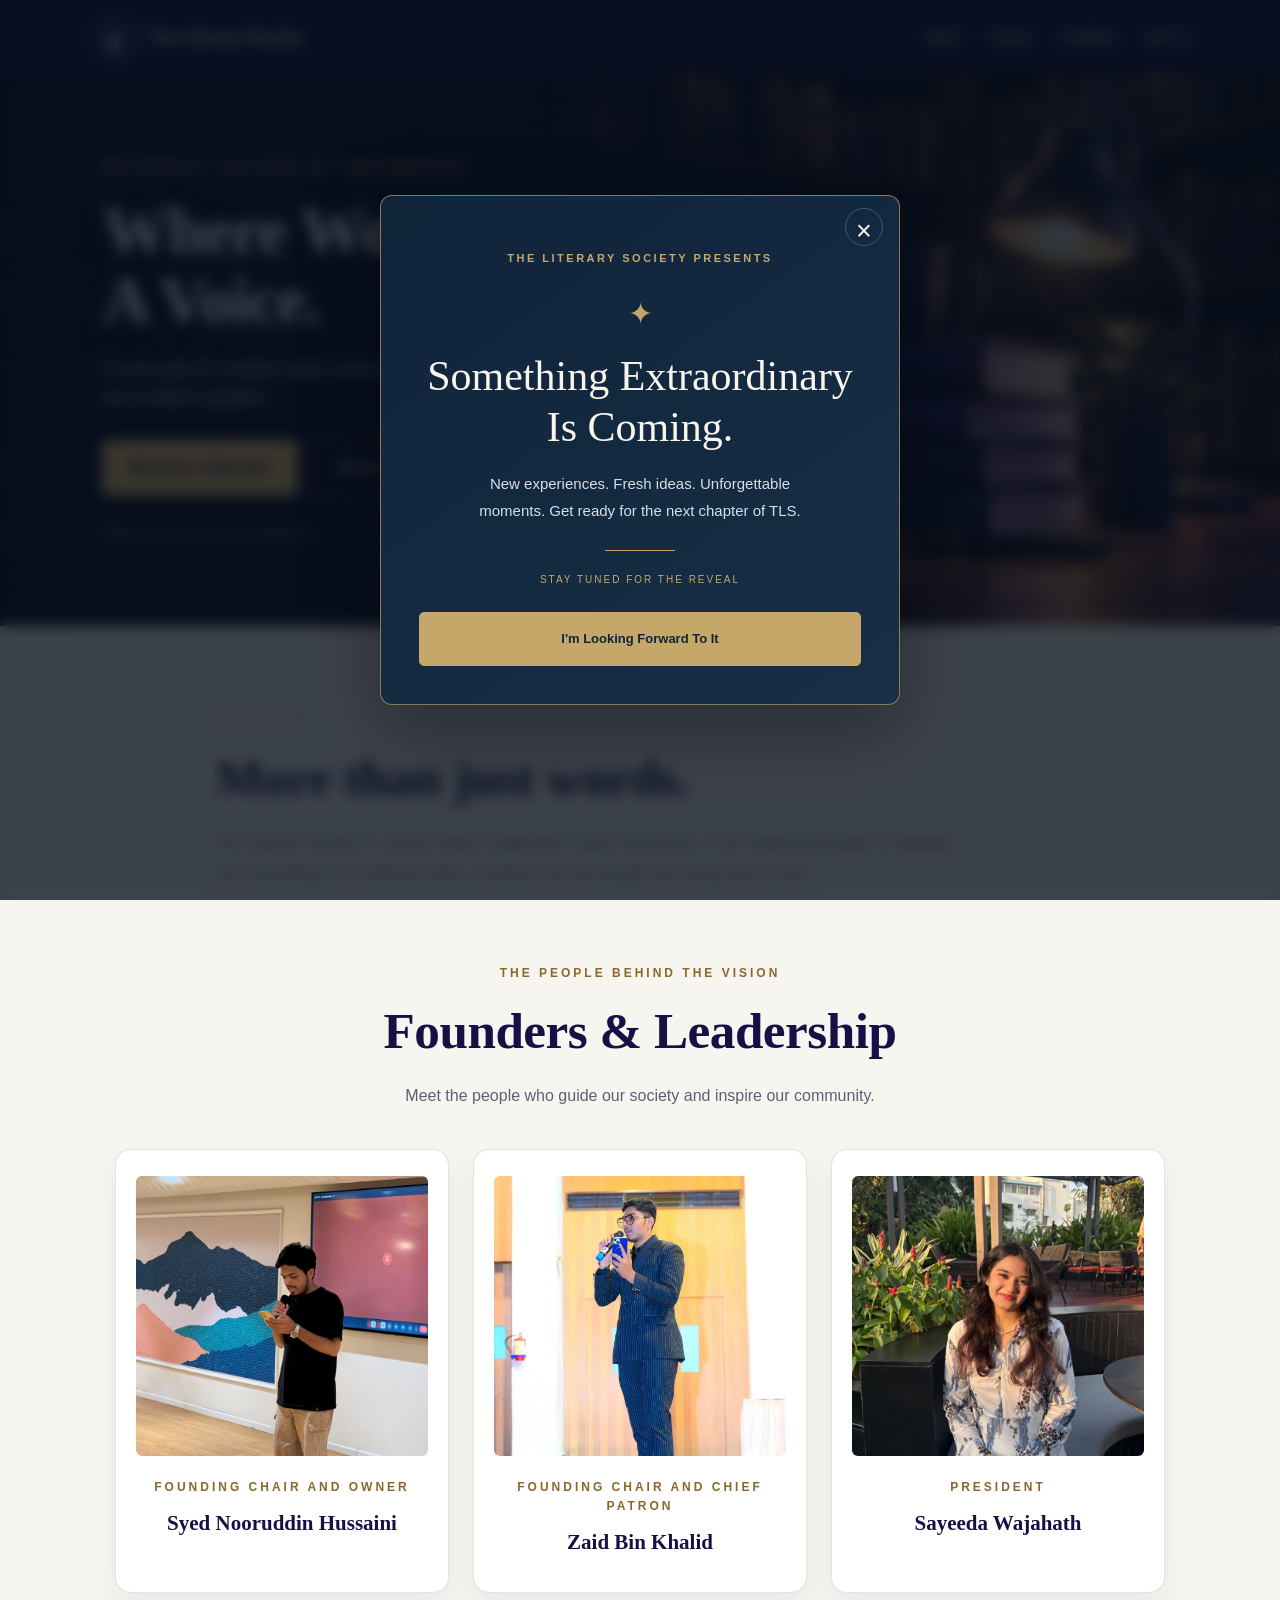
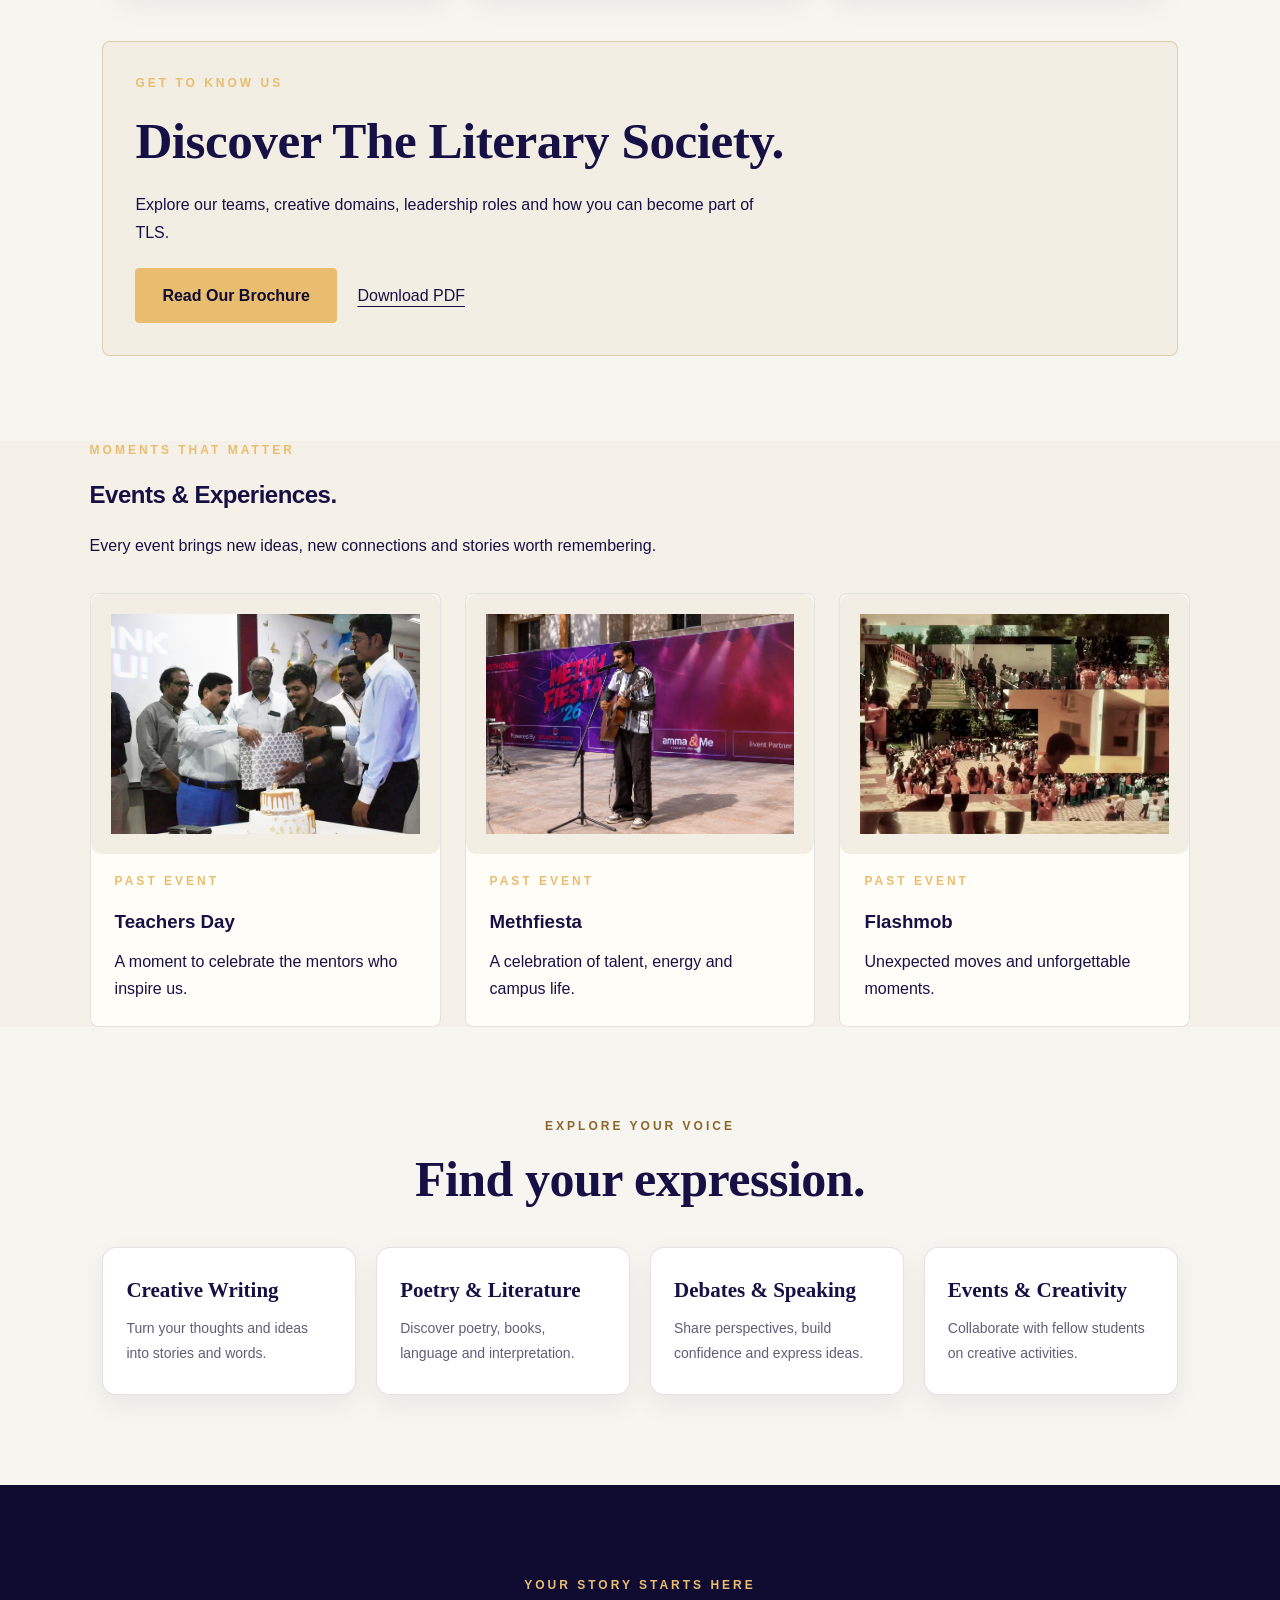
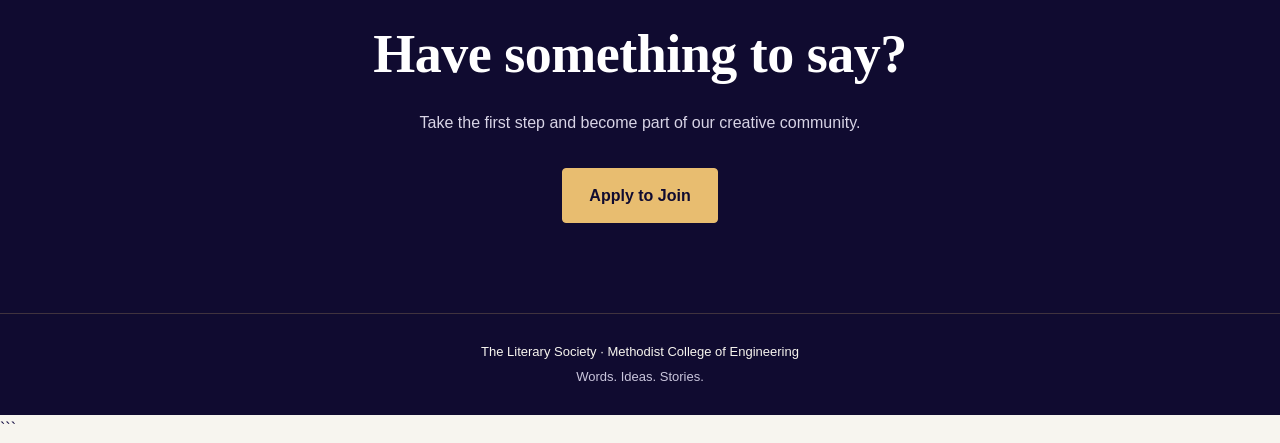
==== index.html @ 140e4e44 "Update founder pics" ====
<!-- html -->
<!DOCTYPE html>
<html lang="en">

<head>
    <meta charset="UTF-8">
    <meta name="viewport" content="width=device-width, initial-scale=1.0">

    <title>The Literary Society | Methodist College</title>

    <meta name="description"
        content="Discover The Literary Society at Methodist College of Engineering. Explore creativity, literature, poetry and expression.">

    <link rel="stylesheet" href="style.css">
</head>


<body>

    <!-- Navigation bar -->
    <nav class="navbar">
        <a href="#" class="brand">
            <img src="images/logo.jpg" alt="The Literary Society logo">
            <span>The Literary Society</span>
        </a>


        <div class="nav-links">
            <a href="#about">About</a>
            <a href="#events">Events</a>
            <a href="#activities">Activities</a>
            <a href="#join">Join Us</a>
        </div>

    </nav>

    <!-- Main welcome section -->

    <header class="hero">
        <div class="hero-content">
            <p class="eyebrow">METHODIST COLLEGE OF ENGINEERING</p>

            <h1>Where Words Find<br>A Voice.</h1>

            <p class="hero-description">
                A community for creative minds, passionate readers,
                storytellers and confident speakers.
            </p>
            <div class="hero-buttons">
                <a href="recruitment.html" class="primary-button">
                    Become a Member
                </a>

                <a href="recruitment-leads.html" class="secondary-button">
                    Become a Lead
                </a>
            </div>

            <p class="hero-note">
                Where every story begins.
            </p>
        </div>

        <div class="book-scene" aria-hidden="true">
            <div class="book-glow"></div>

            <div class="book book-back">
                <div class="book-pages"></div>
            </div>

            <div class="book book-middle">
                <div class="book-pages"></div>
            </div>

            <div class="book book-front">
                <div class="book-cover">
                    <span class="book-ornament">✦</span>
                    <span class="book-small-title">THE ART OF</span>
                    <span class="book-title">WORDS</span>
                    <span class="book-line"></span>
                    <span class="book-subtitle">Stories Beyond Silence</span>
                    <span class="book-ornament bottom-ornament">✦</span>
                </div>
            </div>

            <div class="floating-star star-one">✦</div>
            <div class="floating-star star-two">✧</div>
            <div class="floating-star star-three">✦</div>
        </div>
    </header>


    <!-- About section -->

    <section id="about" class="section">
        <div class="about-intro">
            <p class="eyebrow">OUR STORY</p>

            <h2>More than just words.</h2>

            <p class="about-description">
                The Literary Society is a space where imagination meets
                expression. From writing and poetry to debates and
                storytelling, we celebrate ideas, creativity and the people
                who bring them to life.
            </p>
        </div>

        <div class="leadership-section">
            <p class="eyebrow">THE PEOPLE BEHIND THE VISION</p>

            <h2>Founders &amp; Leadership</h2>

            <p class="leadership-description">
                Meet the people who guide our society and inspire our community.
            </p>

            <div class="leadership-grid">

                <article class="leader-card">
                    <div class="leader-photo">
                        <img src="images/noor-bhai.jpeg" alt="FOUNDER IMG">
                    </div>
                    <p class="leader-role">FOUNDING CHAIR AND OWNER</p>
                    <h3>Syed Nooruddin Hussaini</h3>
                </article>

                <article class="leader-card">
                    <div class="leader-photo">
                        <img src="images/Zaid-bhai.jpeg" alt="Founder IMG">
                    </div>
                    <p class="leader-role">FOUNDING CHAIR AND CHIEF PATRON</p>
                    <h3>Zaid Bin Khalid</h3>
                </article>

                <article class="leader-card">
                    <div class="leader-photo">
                        <img src="images/president.JPEG" alt="President of the Litrary Society">
                    </div>
                    <p class="leader-role">PRESIDENT</p>
                    <h3>Sayeeda Wajahath</h3>
                </article>

            </div>
        </div>

        <div class="brochure-link">
            <p class="eyebrow">GET TO KNOW US</p>
            <h2>Discover The Literary Society.</h2>
            <p>
                Explore our teams, creative domains, leadership roles
                and how you can become part of TLS.
            </p>
            <a href="documents/TLS_Membership_Brochure.pdf" class="primary-button" target="_blank" rel="noopener">
                Read Our Brochure
            </a>
            <a href="documents/TLS_Membership_Brochure.pdf" download class="brochure-download">
                Download PDF

            </a>
        </div>

    </section>


    <!-- Events Section -->
    <section id="events" class="section events-section">
        <p class="eyebrow">MOMENTS THAT MATTER</p>
        <h2>Events & Experiences.</h2>
        <p class="events-description">
            Every event brings new ideas, new connections and
            stories worth remembering.
        </p>

        <div class="events-grid">
            <article class="event-card">
                <div class="event-image-placeholder">
                    <img src="images/teachers-day.JPEG" alt="Teachers Day celebration at Methodist College">
                </div>
                <div class="event-card-content">
                    <p class="eyebrow">PAST EVENT</p>
                    <h3>Teachers Day</h3>
                    <p>A moment to celebrate the mentors who inspire us.</p>
                </div>
            </article>

            <article class="event-card">
                <div class="event-image-placeholder">
                    <img src="images/Methfestt.png" alt="Methfiesta college event">
                </div>
                <div class="event-card-content">
                    <p class="eyebrow">PAST EVENT</p>
                    <h3>Methfiesta</h3>
                    <p>A celebration of talent, energy and campus life.</p>
                </div>
            </article>

            <article class="event-card">
                <div class="event-image-placeholder">
                    <img src="images/Flashmob.PNG" alt="Flashmob performance at college">
                </div>
                <div class="event-card-content">
                    <p class="eyebrow">PAST EVENT</p>
                    <h3>Flashmob</h3>
                    <p>Unexpected moves and unforgettable moments.</p>
                </div>
            </article>
        </div>
    </section>




    <!-- Activities section -->
    <section id="activities" class="section activities">
        <p class="eyebrow">EXPLORE YOUR VOICE</p>

        <h2>Find your expression.</h2>

        <div class="activity-grid">
            <article class="activity-card">
                <h3>Creative Writing</h3>
                <p>Turn your thoughts and ideas into stories and words.</p>
            </article>

            <article class="activity-card">
                <h3>Poetry & Literature</h3>
                <p>Discover poetry, books, language and interpretation.</p>
            </article>

            <article class="activity-card">
                <h3>Debates & Speaking</h3>
                <p>Share perspectives, build confidence and express ideas.</p>
            </article>

            <article class="activity-card">
                <h3>Events & Creativity</h3>
                <p>Collaborate with fellow students on creative activities.</p>
            </article>
        </div>
    </section>

    <!-- Join section -->
    <section id="join" class="join-section">
        <p class="eyebrow">YOUR STORY STARTS HERE</p>

        <h2>Have something to say?</h2>

        <p>
            Take the first step and become part of our creative community.
        </p>

        <a href="recruitment.html" class="primary-button">
            Apply to Join
        </a>
    </section>

    <!-- Footer -->
    <footer>
        <p>The Literary Society · Methodist College of Engineering</p>
        <p>Words. Ideas. Stories.</p>
    </footer>

    <script src="script.js"></script>

    <!-- Upcoming Event Announcement -->
    <div class="event-popup-overlay" id="eventPopup" aria-hidden="true">
        <div class="event-popup" role="dialog" aria-modal="true" aria-labelledby="eventPopupTitle">

            <button class="event-popup-close" id="closeEventPopup" aria-label="Close announcement">&times;</button>

            <p class="eyebrow">THE LITERARY SOCIETY PRESENTS</p>

            <div class="event-popup-decoration">✦</div>

            <h2 id="eventPopupTitle">Something Extraordinary<br>Is Coming.</h2>

            <p class="event-popup-description">
                New experiences. Fresh ideas. Unforgettable moments.
                Get ready for the next chapter of TLS.
            </p>

            <div class="event-popup-divider"></div>

            <p class="event-popup-note">STAY TUNED FOR THE REVEAL</p>

            <button class="event-popup-button" id="eventPopupOkay">
                I'm Looking Forward To It
            </button>
        </div>
    </div>

</body>

</html>
```
---- style.css ----
/* =========================================================
   THE LITERARY SOCIETY — CLEAN STYLESHEET
   Replace the contents of your existing style.css with this.
   ========================================================= */

:root {
  --navy: #100b30;
  --navy-light: #211653;
  --cream: #f7f5ef;
  --white: #ffffff;
  --gold: #e8bd70;
  --gold-dark: #8b672c;
  --text: #171044;
  --muted: #625d76;
  --soft-border: rgba(23, 16, 68, 0.12);
}

* {
  margin: 0;
  padding: 0;
  box-sizing: border-box;
}

html {
  scroll-behavior: smooth;
  scroll-padding-top: 20px;
}

body {
  font-family: Arial, Helvetica, sans-serif;
  background: var(--cream);
  color: var(--text);
  line-height: 1.7;
}

img {
  display: block;
  max-width: 100%;
}

a {
  color: inherit;
}

button,
input,
select,
textarea {
  font: inherit;
}

button,
.primary-button,
.form-submit {
  cursor: pointer;
}

/* Navigation */
.navbar {
  position: relative;
  z-index: 10;
  display: flex;
  justify-content: space-between;
  align-items: center;
  gap: 24px;
  padding: 14px 7%;
  background: var(--navy);
  color: var(--white);
  backdrop-filter: blur(12px);
}

.brand {
  display: inline-flex;
  align-items: center;
  gap: 12px;
  color: var(--white);
  text-decoration: none;
  font-weight: 700;
}

.brand img {
  width: 48px;
  height: 48px;
  object-fit: cover;
  border-radius: 50%;
  border: 1px solid rgba(232, 189, 112, 0.7);
}

.nav-links {
  display: flex;
  align-items: center;
  gap: 28px;
}

.nav-links a {
  color: var(--white);
  text-decoration: none;
  font-size: 14px;
  transition: color 0.25s ease, opacity 0.25s ease;
}

.nav-links a:hover {
  color: var(--gold);
}

/* Shared typography */
.eyebrow {
  margin-bottom: 16px;
  color: var(--gold);
  font-size: 12px;
  font-weight: 700;
  letter-spacing: 3px;
  line-height: 1.5;
}

section h2 {
  letter-spacing: -0.5px;
}

/* Cinematic library hero */
.hero {
  position: relative;
  isolation: isolate;
  display: flex;
  align-items: center;
  justify-content: flex-start;
  min-height: 550px;
  padding: 70px 8%;
  overflow: hidden;
  color: var(--white);
  background-color: var(--navy);
  background-image:
    linear-gradient(
      90deg,
      rgba(5, 9, 29, 0.96) 0%,
      rgba(5, 9, 29, 0.82) 36%,
      rgba(5, 9, 29, 0.30) 68%,
      rgba(5, 9, 29, 0.12) 100%
    ),
    url("images/library-hero.jpg");
  background-size: cover;
  background-position: center;
  background-repeat: no-repeat;
}

.hero-content {
  position: relative;
  z-index: 2;
  width: 55%;
  max-width: 680px;
  text-align: left;
  animation: fadeUp 0.8s ease both;
}

.hero-content .eyebrow {
  text-align: left;
  margin-left: 0;
  letter-spacing: 4px;
}

.hero h1 {
  margin: 20px 0;
  color: var(--white);
  font-family: Georgia, "Times New Roman", serif;
  font-size: clamp(48px, 5.2vw, 78px);
  line-height: 1.05;
  letter-spacing: -1.5px;
  text-shadow: 0 8px 35px rgba(0, 0, 0, 0.3);
}

.hero-description {
  max-width: 480px;
  margin: 20px 0 26px;
  color: #e0deeb;
  line-height: 1.8;
}

.primary-button {
  display: inline-block;
  padding: 13px 26px;
  border: 1px solid var(--gold);
  border-radius: 4px;
  background: var(--gold);
  color: var(--navy);
  text-decoration: none;
  font-weight: 700;
  transition: transform 0.25s ease, box-shadow 0.25s ease, background 0.25s ease, color 0.25s ease;
}

.primary-button:hover {
  transform: translateY(-3px);
  background: #f2d49b;
  box-shadow: 0 10px 28px rgba(232, 189, 112, 0.22);
}

.hero-note {
  width: auto;
  margin: 28px 0 0;
  color: #d8c9a9;
  text-align: left;
  font-size: 12px;
  letter-spacing: 3px;
}

.book-scene {
  display: none;
}

/* About and Leadership */
#about {
  display: block;
  width: 100%;
  max-width: 100%;
  margin: 0;
  padding: 85px max(8%, calc((100% - 1100px) / 2));
  box-sizing: border-box;
  background: var(--cream);
  color: var(--text);
}

.about-intro {
  max-width: 850px;
  margin: 0 auto 75px;
}

#about h2 {
  margin: 20px 0;
  color: var(--text);
  font-family: Georgia, "Times New Roman", serif;
  font-size: clamp(36px, 4vw, 54px);
  line-height: 1.15;
}

.about-description,
.leadership-description {
  max-width: 760px;
  color: var(--muted);
  line-height: 1.9;
}

.leadership-section {
  text-align: center;
}

.leadership-section .eyebrow {
  color: var(--gold-dark);
}

.leadership-description {
  margin: 0 auto 38px;
}

.leadership-grid {
  display: grid;
  grid-template-columns: repeat(3, minmax(0, 1fr));
  gap: 24px;
  max-width: 1050px;
  margin: 0 auto;
}

.leader-card {
  padding: 26px 20px;
  border: 1px solid var(--soft-border);
  border-radius: 16px;
  background: var(--white);
  box-shadow: 0 12px 30px rgba(23, 16, 68, 0.06);
  transition: transform 0.25s ease, border-color 0.25s ease, box-shadow 0.25s ease;
}

.leader-card:hover {
  transform: translateY(-5px);
  border-color: #d7ad60;
  box-shadow: 0 18px 35px rgba(23, 16, 68, 0.1);
}

.leader-photo-placeholder {
  display: grid;
  place-items: center;
  width: 125px;
  height: 125px;
  margin: 0 auto 22px;
  border: 2px solid #d7ad60;
  border-radius: 50%;
  background: linear-gradient(145deg, #20174c, #080d24);
  color: #f0cc83;
  font-family: Georgia, "Times New Roman", serif;
  font-size: 34px;
}

.leader-role {
  margin: 0 0 12px;
  color: var(--gold-dark);
  font-size: 12px;
  font-weight: 700;
  letter-spacing: 3px;
}

.leader-card h3 {
  color: var(--text);
  font-family: Georgia, "Times New Roman", serif;
  font-size: 21px;
}

/* Activities */
#activities {
  display: block;
  width: 100%;
  max-width: 100%;
  margin: 0;
  padding: 90px 8%;
  background: var(--cream);
  color: var(--text);
  box-sizing: border-box;
}

#activities > .eyebrow,
#activities > h2 {
  text-align: center;
}

#activities .eyebrow {
  color: var(--gold-dark);
}

#activities h2 {
  margin: 12px 0 38px;
  color: var(--text);
  font-family: Georgia, "Times New Roman", serif;
  font-size: clamp(34px, 4vw, 50px);
  line-height: 1.15;
}

.activity-grid {
  display: grid;
  grid-template-columns: repeat(4, minmax(0, 1fr));
  gap: 20px;
  max-width: 1200px;
  margin: 0 auto;
}

.activity-card {
  padding: 28px 23px;
  border: 1px solid var(--soft-border);
  border-radius: 14px;
  background: var(--white);
  color: var(--text);
  box-shadow: 0 10px 28px rgba(23, 16, 68, 0.06);
  transition: transform 0.3s ease, border-color 0.3s ease, box-shadow 0.3s ease;
}

.activity-card:hover {
  transform: translateY(-5px);
  border-color: #d7ad60;
  box-shadow: 0 18px 35px rgba(23, 16, 68, 0.1);
}

.activity-card h3 {
  margin-bottom: 12px;
  color: var(--text);
  font-family: Georgia, "Times New Roman", serif;
  font-size: 21px;
  line-height: 1.35;
}

.activity-card p {
  color: var(--muted);
  font-size: 14px;
  line-height: 1.8;
}

/* Join section and footer */
#join {
  padding: 90px 6%;
  background: var(--navy);
  color: var(--white);
  text-align: center;
}

#join .eyebrow {
  color: var(--gold);
}

#join h2 {
  margin: 24px 0;
  color: var(--white);
  font-family: Georgia, "Times New Roman", serif;
  font-size: clamp(34px, 4.5vw, 54px);
  line-height: 1.15;
}

#join p {
  margin-bottom: 26px;
  color: #d8d4e6;
  line-height: 1.8;
}

#join .primary-button {
  margin-top: 4px;
}

footer {
  padding: 26px 6%;
  border-top: 1px solid rgba(232, 189, 112, 0.22);
  background: #100b30;
  color: var(--cream);
  text-align: center;
  line-height: 1.9;
  font-size: 13px;
}

footer p + p {
  color: #c9c5dc;
}

/* Recruitment form page */
.form-page {
  min-height: calc(100vh - 76px);
  padding: 60px 20px 80px;
  background: var(--cream);
}

.form-heading {
  max-width: 720px;
  margin: 0 auto 30px;
  text-align: center;
}

.form-heading .eyebrow {
  color: var(--gold-dark);
}

.form-heading h1 {
  margin: 10px 0 14px;
  color: var(--text);
  font-family: Georgia, "Times New Roman", serif;
  font-size: clamp(34px, 5vw, 48px);
  line-height: 1.2;
}

.form-heading p {
  color: var(--muted);
}
#recruitmentForm
 {
  width: 100%;
  max-width: 720px;
  margin: 0 auto;
  padding: 32px;
  border: 1px solid var(--soft-border);
  border-radius: 16px;
  background: var(--white);
  box-shadow: 0 15px 40px rgba(23, 16, 68, 0.08);
}

.form-group {
  margin-bottom: 22px;
}

.form-group label {
  display: block;
  margin-bottom: 8px;
  color: var(--text);
  font-weight: 700;
}

.form-group input,
.form-group select,
.form-group textarea {
  width: 100%;
  padding: 12px 14px;
  border: 1px solid #d8d5e0;
  border-radius: 7px;
  background: #fff;
  color: var(--text);
  outline: none;
  transition: border-color 0.2s ease, box-shadow 0.2s ease;
}

.form-group input:focus,
.form-group select:focus,
.form-group textarea:focus,
#recruitmentForm input:focus,
#recruitmentForm select:focus,
#recruitmentForm textarea:focus {
  border-color: #29205f;
  box-shadow: 0 0 0 3px rgba(41, 32, 95, 0.12);
}

.form-group textarea {
  min-height: 120px;
  resize: vertical;
}

.form-group small {
  display: block;
  margin-top: 6px;
  color: var(--muted);
}

.choice {
  display: flex !important;
  align-items: center;
  gap: 10px;
  margin: 12px 0;
  font-weight: 400 !important;
}

.choice input {
  width: 16px;
  height: 16px;
  accent-color: var(--navy);
}

.form-submit {
  width: 100%;
  padding: 13px 22px;
  border: 1px solid var(--navy);
  border-radius: 7px;
  background: var(--navy);
  color: var(--white);
  font-weight: 700;
  transition: background 0.2s ease, transform 0.2s ease;
}

.form-submit:hover {
  transform: translateY(-2px);
  background: var(--navy-light);
}

#formMessage {
  margin-top: 18px;
  font-weight: 700;
}

/* Keyboard accessibility */
.primary-button:focus-visible,
button:focus-visible,
nav a:focus-visible,
input:focus-visible,
select:focus-visible,
textarea:focus-visible {
  outline: 3px solid var(--gold);
  outline-offset: 4px;
}

/* Responsive layouts */
@media (max-width: 900px) {
  .activity-grid {
    grid-template-columns: repeat(2, minmax(0, 1fr));
  }

  .hero-content {
    width: 68%;
  }

  #activities {
    padding: 75px 6%;
  }
}

@media (max-width: 800px) {
  .leadership-grid {
    grid-template-columns: 1fr;
    max-width: 420px;
  }

  #about {
    padding: 65px 6%;
  }

  .about-intro {
    margin-bottom: 55px;
  }
}

@media (max-width: 700px) {
  .navbar {
    align-items: flex-start;
    flex-direction: column;
    gap: 14px;
    padding: 14px 6%;
  }

  .brand {
    font-size: 15px;
  }

  .brand img {
    width: 42px;
    height: 42px;
  }

  .nav-links {
    width: 100%;
    flex-wrap: wrap;
    gap: 18px;
  }

  .hero {
    min-height: 560px;
    padding: 60px 7%;
    background-position: 62% center;
  }

  .hero-content {
    width: 100%;
    max-width: 100%;
  }

  .hero h1 {
    font-size: clamp(42px, 11vw, 60px);
  }

  .hero-description {
    max-width: 100%;
  }

  .hero-content .eyebrow {
    letter-spacing: 2.5px;
  }

  #activities {
    padding: 60px 6%;
  }

  #join {
    padding: 65px 6%;
  }

  #join h2 {
    font-size: clamp(32px, 8vw, 44px);
  }

  #recruitmentForm {
    padding: 24px 18px;
  }

  .form-page {
    padding: 45px 16px 65px;
  }
}

@media (max-width: 480px) {
  .activity-grid {
    grid-template-columns: 1fr;
  }

  .activity-card {
    padding: 24px 20px;
  }

  .hero h1 {
    font-size: clamp(40px, 10vw, 52px);
  }

  .form-heading h1 {
    font-size: 32px;
  }
}

@keyframes fadeUp {
  from {
    opacity: 0;
    transform: translateY(20px);
  }
  to {
    opacity: 1;
    transform: translateY(0);
  }
}

@media (prefers-reduced-motion: reduce) {
  html {
    scroll-behavior: auto;
  }

  *,
  *::before,
  *::after {
    animation-duration: 0.01ms !important;
    transition-duration: 0.01ms !important;
  }
}
/* Hero recruitment buttons */
.hero-buttons {
    display: flex;
    flex-wrap: wrap;
    align-items: center;
    gap: 14px;
    margin-top: 24px;
}

.hero-buttons .primary-button {
    margin-top: 0;
}

.secondary-button {
    display: inline-flex;
    align-items: center;
    justify-content: center;
    padding: 14px 26px;
    border: 1px solid #c6a76a;
    border-radius: 4px;
    color: #f4ead7;
    background: transparent;
    text-decoration: none;
    font: inherit;
    transition: background 0.25s ease, color 0.25s ease;
}

.secondary-button:hover {
    background: #c6a76a;
    color: #10243a;
}

@media (max-width: 480px) {
    .hero-buttons {
        align-items: stretch;
        flex-direction: column;
    }

    .hero-buttons a {
        text-align: center;
    }
}

/* Brochure section */
.brochure-link {
    margin-top: 48px;
    padding: 32px;
    border: 1px solid rgba(198, 167, 106, 0.45);
    border-radius: 8px;
    background: rgba(198, 167, 106, 0.08);
}

.brochure-link h2 {
    margin: 10px 0;
}

.brochure-link p:not(.eyebrow) {
    max-width: 620px;
    line-height: 1.8;
    margin-bottom: 20px;
}

.brochure-download {
    display: inline-block;
    margin-left: 16px;
    color: inherit;
    text-underline-offset: 5px;
}

/* Events section */
.events-section {
    background: #f6f1e8;
}

.events-description {
    max-width: 620px;
    line-height: 1.8;
    margin: 12px 0 32px;
}

.events-grid {
    display: grid;
    grid-template-columns: repeat(3, minmax(0, 1fr));
    gap: 24px;
    margin-top: 32px;
}

.event-card {
    overflow: hidden;
    border: 1px solid rgba(16, 36, 58, 0.12);
    border-radius: 8px;
    background: #fffdf8;
    transition: transform 0.25s ease, box-shadow 0.25s ease;
}

.event-card:hover {
    transform: translateY(-5px);
    box-shadow: 0 12px 28px rgba(16, 36, 58, 0.10);
}

.event-image-placeholder {
    min-height: 220px;
    display: flex;
    align-items: center;
    justify-content: center;
    padding: 20px;
    background:
        linear-gradient(135deg, #10243a, #263d54);
    color: #c6a76a;
    letter-spacing: 2px;
    font-size: 11px;
    text-align: center;
}

.event-card-content {
    padding: 24px;
}

.event-card-content h3 {
    margin: 10px 0;
}

.event-card-content p:not(.eyebrow) {
    line-height: 1.7;
}

@media (max-width: 760px) {
    .events-grid {
        grid-template-columns: 1fr;
    }

    .event-image-placeholder {
        min-height: 190px;
    }

    .brochure-link {
        padding: 24px;
    }

    .brochure-download {
        margin: 16px 0 0;
    }
}

/* Founder and alumni photos */
.leader-photo {
    width: 100%;
    height: 280px;
    overflow: hidden;
    border-radius: 6px;
    background: #e8dfd0;
}

.leader-photo img {
    width: 100%;
    height: 100%;
    display: block;
    object-fit: cover;
    object-position: center;
    transition: transform 0.35s ease;
}

.leader-card:hover .leader-photo img {
    transform: scale(1.04);
}

@media (max-width: 600px) {
    .leader-photo {
        height: 240px;
    }
}

/* Fix Events section alignment */
.events-section {
    padding-left: clamp(24px, 7vw, 100px);
    padding-right: clamp(24px, 7vw, 100px);
    box-sizing: border-box;
}

.events-section > .eyebrow,
.events-section > h2,
.events-section > .events-description {
    margin-left: 0;
    margin-right: 0;
}

.events-section > h2 {
    margin-top: 12px;
    margin-bottom: 16px;
}

.events-section > .events-description {
    max-width: 620px;
}

/* Make the Lead form match the Membership form */
#leadRecruitmentForm {
    width: 100%;
    max-width: 720px;
    margin: 0 auto;
    padding: 32px;
    box-sizing: border-box;
    border: 1px solid var(--soft-border);
    border-radius: 16px;
    background: var(--white);
    box-shadow: 0 15px 40px rgba(23, 16, 68, 0.08);
}

/* Match the input focus style */
#leadRecruitmentForm input:focus,
#leadRecruitmentForm select:focus,
#leadRecruitmentForm textarea:focus {
    border-color: #29205f;
    box-shadow: 0 0 0 3px rgba(41, 32, 95, 0.12);
    outline: none;
}

@media (max-width: 600px) {
    #leadRecruitmentForm {
        padding: 22px;
    }
}

/* Upcoming Event Pop-up */
.event-popup-overlay {
    position: fixed;
    inset: 0;
    z-index: 9999;
    display: none;
    align-items: center;
    justify-content: center;
    padding: 20px;
    background: rgba(8, 16, 29, 0.78);
    backdrop-filter: blur(7px);
}

.event-popup-overlay.is-visible {
    display: flex;
    animation: popupFadeIn 0.35s ease;
}

.event-popup {
    position: relative;
    width: 100%;
    max-width: 520px;
    box-sizing: border-box;
    padding: 54px 38px 38px;
    overflow: hidden;
    text-align: center;
    color: #f9f5ed;
    background: linear-gradient(145deg, #10243a, #172f47);
    border: 1px solid rgba(198, 167, 106, 0.65);
    border-radius: 12px;
    box-shadow: 0 25px 80px rgba(0, 0, 0, 0.35);
    animation: popupRise 0.45s ease;
}

.event-popup-close {
    position: absolute;
    top: 12px;
    right: 16px;
    width: 38px;
    height: 38px;
    border: 1px solid rgba(255, 255, 255, 0.2);
    border-radius: 50%;
    color: #f9f5ed;
    background: transparent;
    font-size: 27px;
    cursor: pointer;
}

.event-popup-close:hover {
    color: #c6a76a;
    border-color: #c6a76a;
}

.event-popup .eyebrow {
    color: #c6a76a;
    font-size: 11px;
    letter-spacing: 2.5px;
}

.event-popup-decoration {
    margin: 22px 0 12px;
    color: #c6a76a;
    font-size: 30px;
}

.event-popup h2 {
    margin: 0 0 18px;
    font-family: Georgia, serif;
    font-size: clamp(30px, 5vw, 42px);
    font-weight: 500;
    line-height: 1.2;
}

.event-popup-description {
    max-width: 370px;
    margin: 0 auto;
    color: #d8dfE7;
    font-size: 15px;
    line-height: 1.8;
}

.event-popup-divider {
    width: 70px;
    height: 1px;
    margin: 26px auto 20px;
    background: #c6a76a;
}

.event-popup-note {
    margin-bottom: 24px;
    color: #c6a76a;
    font-size: 10px;
    letter-spacing: 2px;
}

.event-popup-button {
    width: 100%;
    padding: 15px 18px;
    border: 1px solid #c6a76a;
    border-radius: 5px;
    background: #c6a76a;
    color: #10243a;
    font-size: 13px;
    font-weight: 700;
    cursor: pointer;
    transition: background 0.2s ease, transform 0.2s ease;
}

.event-popup-button:hover {
    transform: translateY(-2px);
    background: #dfc38c;
}

@keyframes popupFadeIn {
    from { opacity: 0; }
    to { opacity: 1; }
}

@keyframes popupRise {
    from { opacity: 0; transform: translateY(18px) scale(0.98); }
    to { opacity: 1; transform: translateY(0) scale(1); }
}

@media (max-width: 480px) {
    .event-popup {
        padding: 48px 24px 28px;
    }
}

/* Leadership cards: improve photo-to-text spacing */
.leader-photo {
    margin-bottom: 22px;
}

.leader-card h3 {
    margin-top: 0;
    margin-bottom: 8px;
    line-height: 1.4;
}

.leader-card p {
    margin-top: 0;
    line-height: 1.6;
}

/* TLS Event Gallery */
.events-grid .event-image-placeholder {
    width: 100%;
    height: 260px;
    overflow: hidden;
    border-radius: 10px;
    background: #f3eee4;
}

.events-grid .event-image-placeholder img {
    display: block;
    width: 100%;
    height: 100%;
    object-fit: cover;
    object-position: center;
    transition: transform 0.45s ease;
}

.events-grid .event-card:hover .event-image-placeholder img {
    transform: scale(1.04);
}

.events-grid .event-card-content {
    padding-top: 18px;
}

.events-grid .event-card-content h3 {
    margin-top: 8px;
    margin-bottom: 10px;
}

@media (max-width: 600px) {
    .events-grid .event-image-placeholder {
        height: 230px;
    }
}

/* ===== TLS Recruitment Introduction ===== */

.form-intro {
    max-width: 850px;
    margin: 36px auto 42px;
    padding: 34px 38px;
    background: #fffdf8;
    border: 1px solid rgba(173, 137, 67, 0.28);
    border-radius: 16px;
    box-shadow: 0 8px 28px rgba(20, 30, 50, 0.055);
    box-sizing: border-box;
    color: #343434;
    line-height: 1.85;
}

.form-intro h2 {
    color: #14243b;
    font-size: clamp(1.55rem, 3vw, 2rem);
    line-height: 1.3;
    margin: 0 0 20px;
    letter-spacing: -0.4px;
}

.form-intro h2::after {
    content: "";
    display: block;
    width: 56px;
    height: 3px;
    background: #b89552;
    border-radius: 3px;
    margin-top: 14px;
}

.form-intro p {
    margin: 0 0 16px;
    font-size: 0.98rem;
    color: #555b64;
}

.form-intro h3 {
    color: #14243b;
    font-size: 1.15rem;
    line-height: 1.4;
    margin: 30px 0 14px;
}

.form-intro ul {
    list-style: none;
    padding: 0;
    margin: 18px 0 26px;
    display: grid;
    grid-template-columns: repeat(2, minmax(0, 1fr));
    gap: 12px;
}

.form-intro li {
    background: #ffffff;
    border: 1px solid #eee5d4;
    border-radius: 10px;
    padding: 15px 16px;
    font-size: 0.92rem;
    line-height: 1.7;
    color: #555b64;
}

.form-intro li strong {
    display: block;
    color: #172941;
    margin-bottom: 4px;
}

.form-intro h3:last-of-type {
    margin-top: 28px;
}

.form-intro h3:last-of-type + p {
    margin-bottom: 0;
    padding: 15px 18px;
    background: #f4efe4;
    border-left: 3px solid #b89552;
    border-radius: 0 8px 8px 0;
    color: #343d49;
}

/* Give the actual application form some separation */
.form-page form {
    max-width: 850px;
    margin-left: auto;
    margin-right: auto;
}

@media (max-width: 600px) {
    .form-intro {
        margin: 24px 16px 30px;
        padding: 24px 20px;
        border-radius: 12px;
    }

    .form-intro ul {
        grid-template-columns: 1fr;
        gap: 10px;
    }

    .form-intro li {
        padding: 14px;
    }

    .form-intro p {
        font-size: 0.94rem;
    }
}
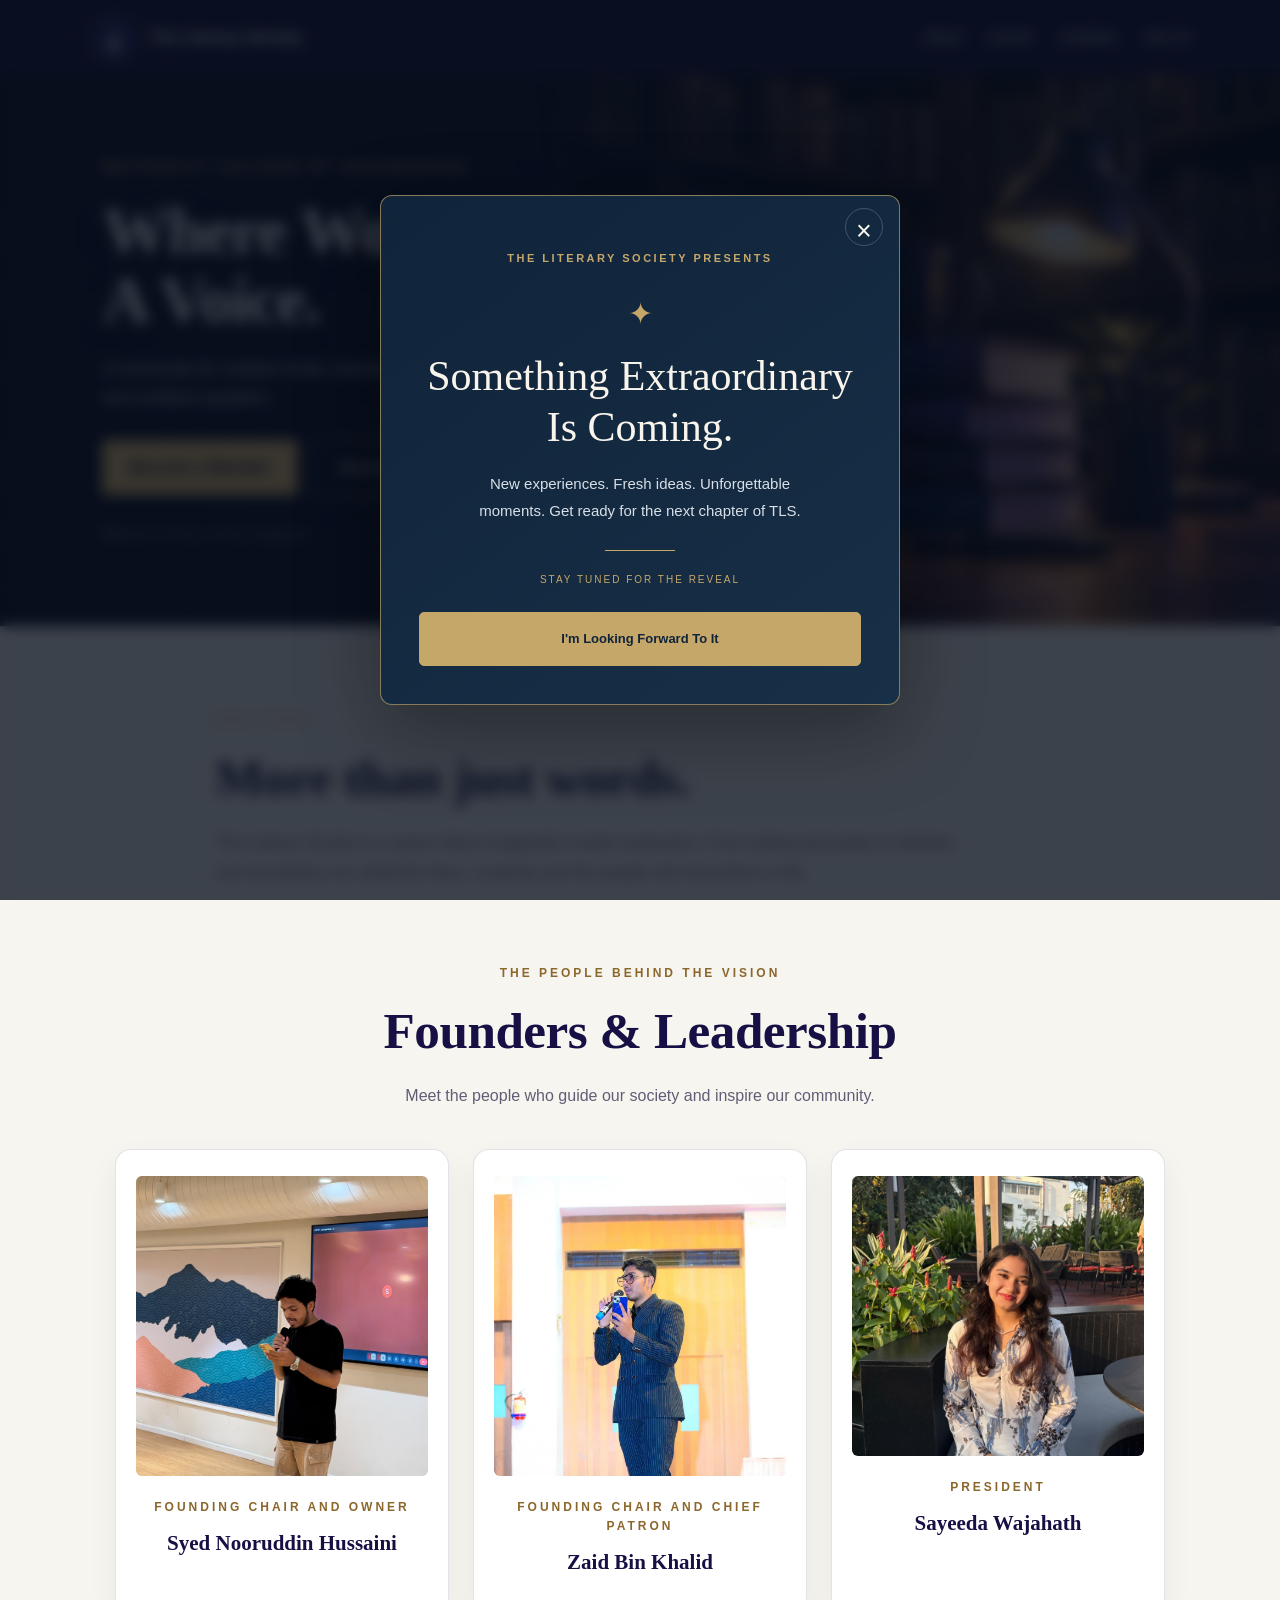
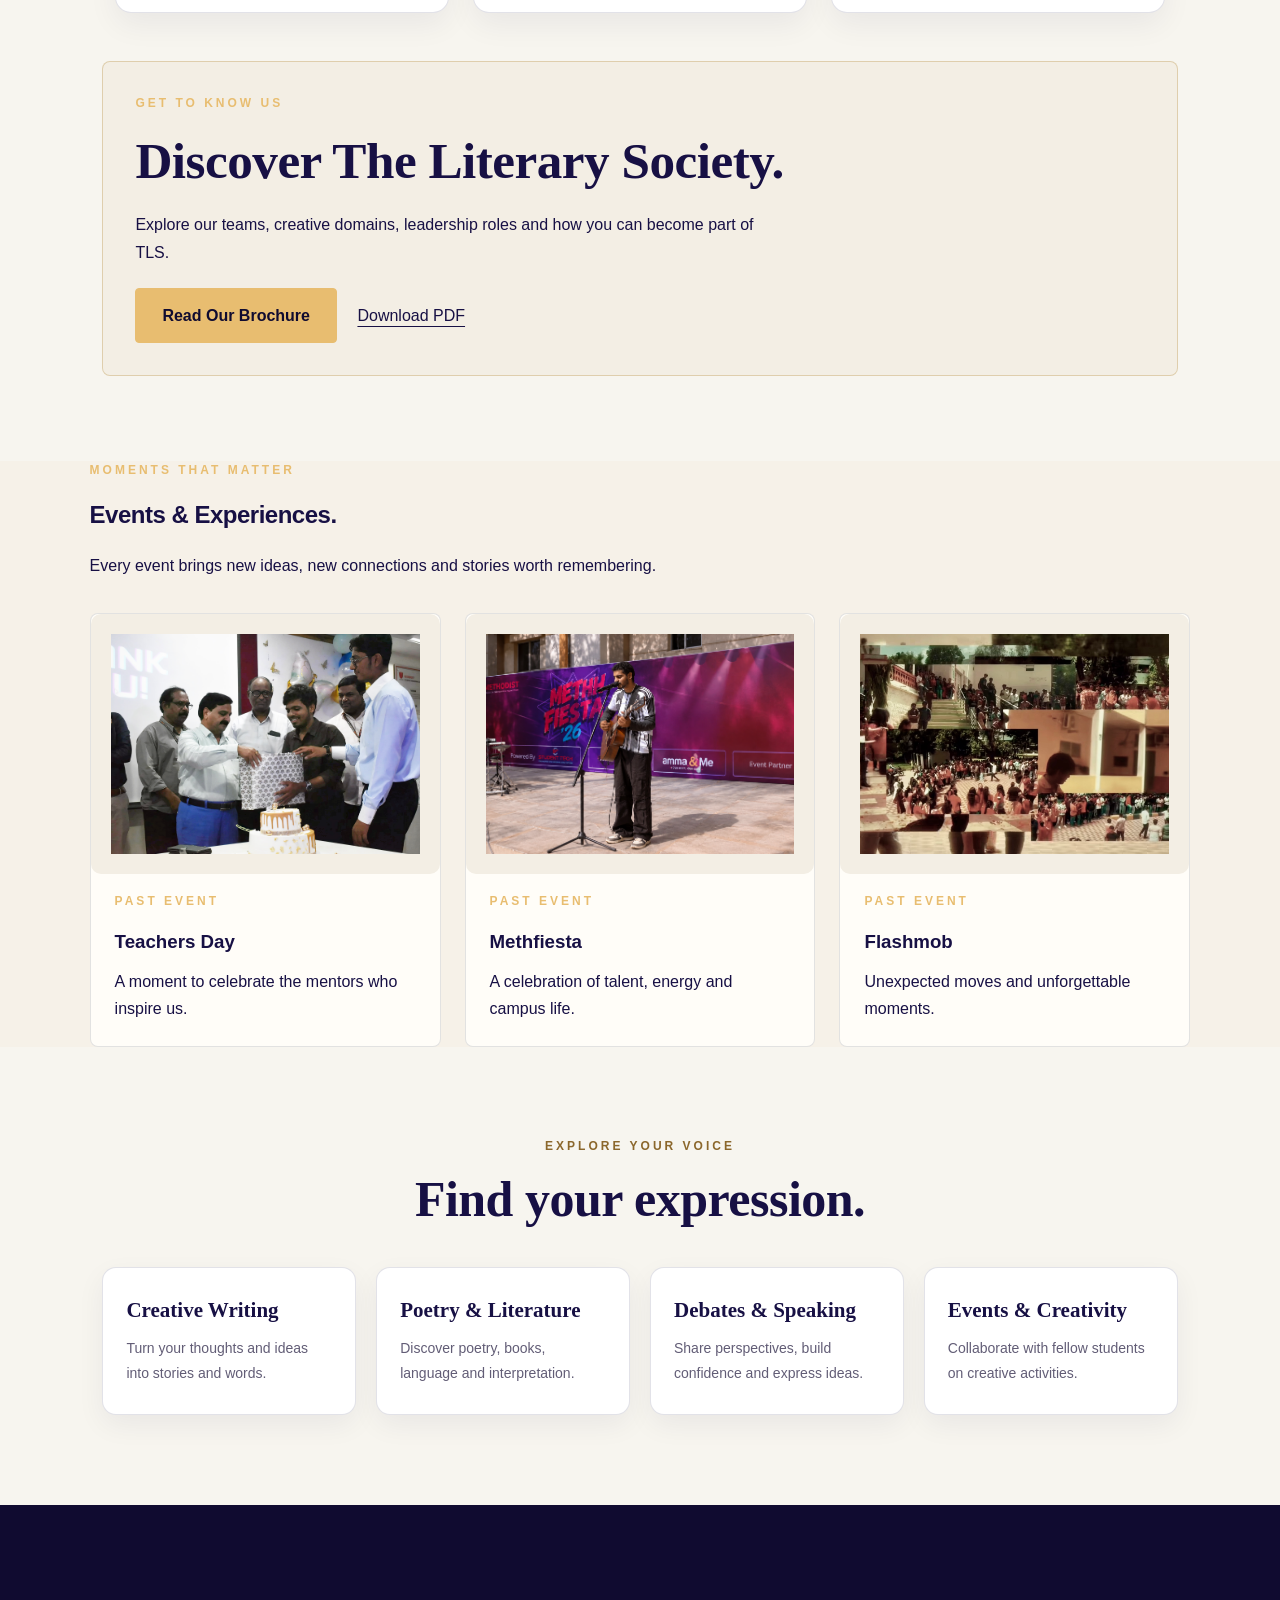
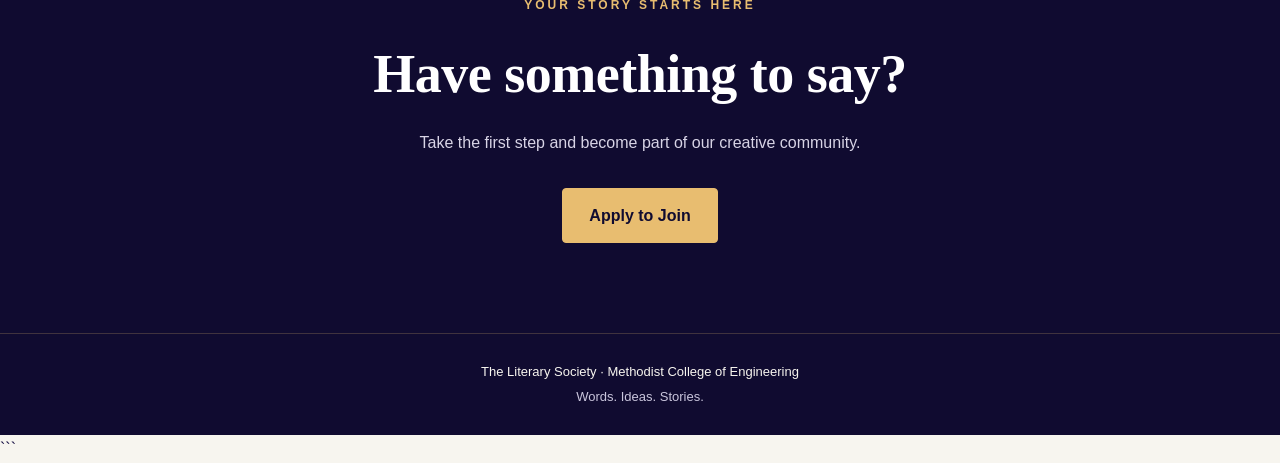
==== commit d61802b5: "Allign leadership photos on mobile" ====
--- a/index.html
+++ b/index.html
@@ -13,7 +13,6 @@
 
     <link rel="stylesheet" href="style.css">
 </head>
-
 
 <body>
 
@@ -55,6 +54,7 @@
                     Become a Lead
                 </a>
             </div>
+           
 
             <p class="hero-note">
                 Where every story begins.
--- a/style.css
+++ b/style.css
@@ -1197,3 +1197,85 @@
         font-size: 0.94rem;
     }
 }
+
+/* Fix Zaid Bhai's photo on mobile */
+@media (max-width: 600px) {
+    .leader-card:nth-child(2) .leader-photo {
+        height: auto;
+        aspect-ratio: 3 / 4;
+    }
+
+    .leader-card:nth-child(2) .leader-photo img {
+        width: 100%;
+        height: 100%;
+        object-fit: cover;
+        object-position: center 15%;
+    }
+}
+
+/* =====================================
+   TLS LEADERSHIP PHOTO ALIGNMENT
+   Keep President photo unchanged
+   ===================================== */
+
+/* Desktop: adjust only the two founders */
+.leader-card:nth-child(1) .leader-photo img,
+.leader-card:nth-child(2) .leader-photo img {
+    width: 100%;
+    height: 100%;
+    object-fit: cover;
+    object-position: center top;
+}
+
+/* Mobile: fine-tune founders' head positioning */
+@media (max-width: 600px) {
+    .leader-card:nth-child(1) .leader-photo img {
+        object-position: center 15%;
+    }
+
+    .leader-card:nth-child(2) .leader-photo img {
+        object-position: center 10%;
+    }
+}
+
+/* TLS: Consistent founder photo frames */
+.leader-card:nth-child(1) .leader-photo,
+.leader-card:nth-child(2) .leader-photo {
+    height: 300px;
+    overflow: hidden;
+}
+
+.leader-card:nth-child(1) .leader-photo img,
+.leader-card:nth-child(2) .leader-photo img {
+    display: block;
+    width: 100%;
+    height: 100%;
+    object-fit: cover;
+}
+
+.leader-card:nth-child(1) .leader-photo img {
+    object-position: center 25%;
+}
+
+.leader-card:nth-child(2) .leader-photo img {
+    object-position: center 15%;
+}
+
+/* Mobile */
+@media (max-width: 600px) {
+    .leader-card:nth-child(1) .leader-photo,
+    .leader-card:nth-child(2) .leader-photo {
+        height: 260px;
+    }
+
+    .leader-card:nth-child(1) .leader-photo img {
+        object-position: center 25%;
+    }
+
+    .leader-card:nth-child(2) .leader-photo img {
+        object-position: center 12%;
+    }
+}
+
+
+
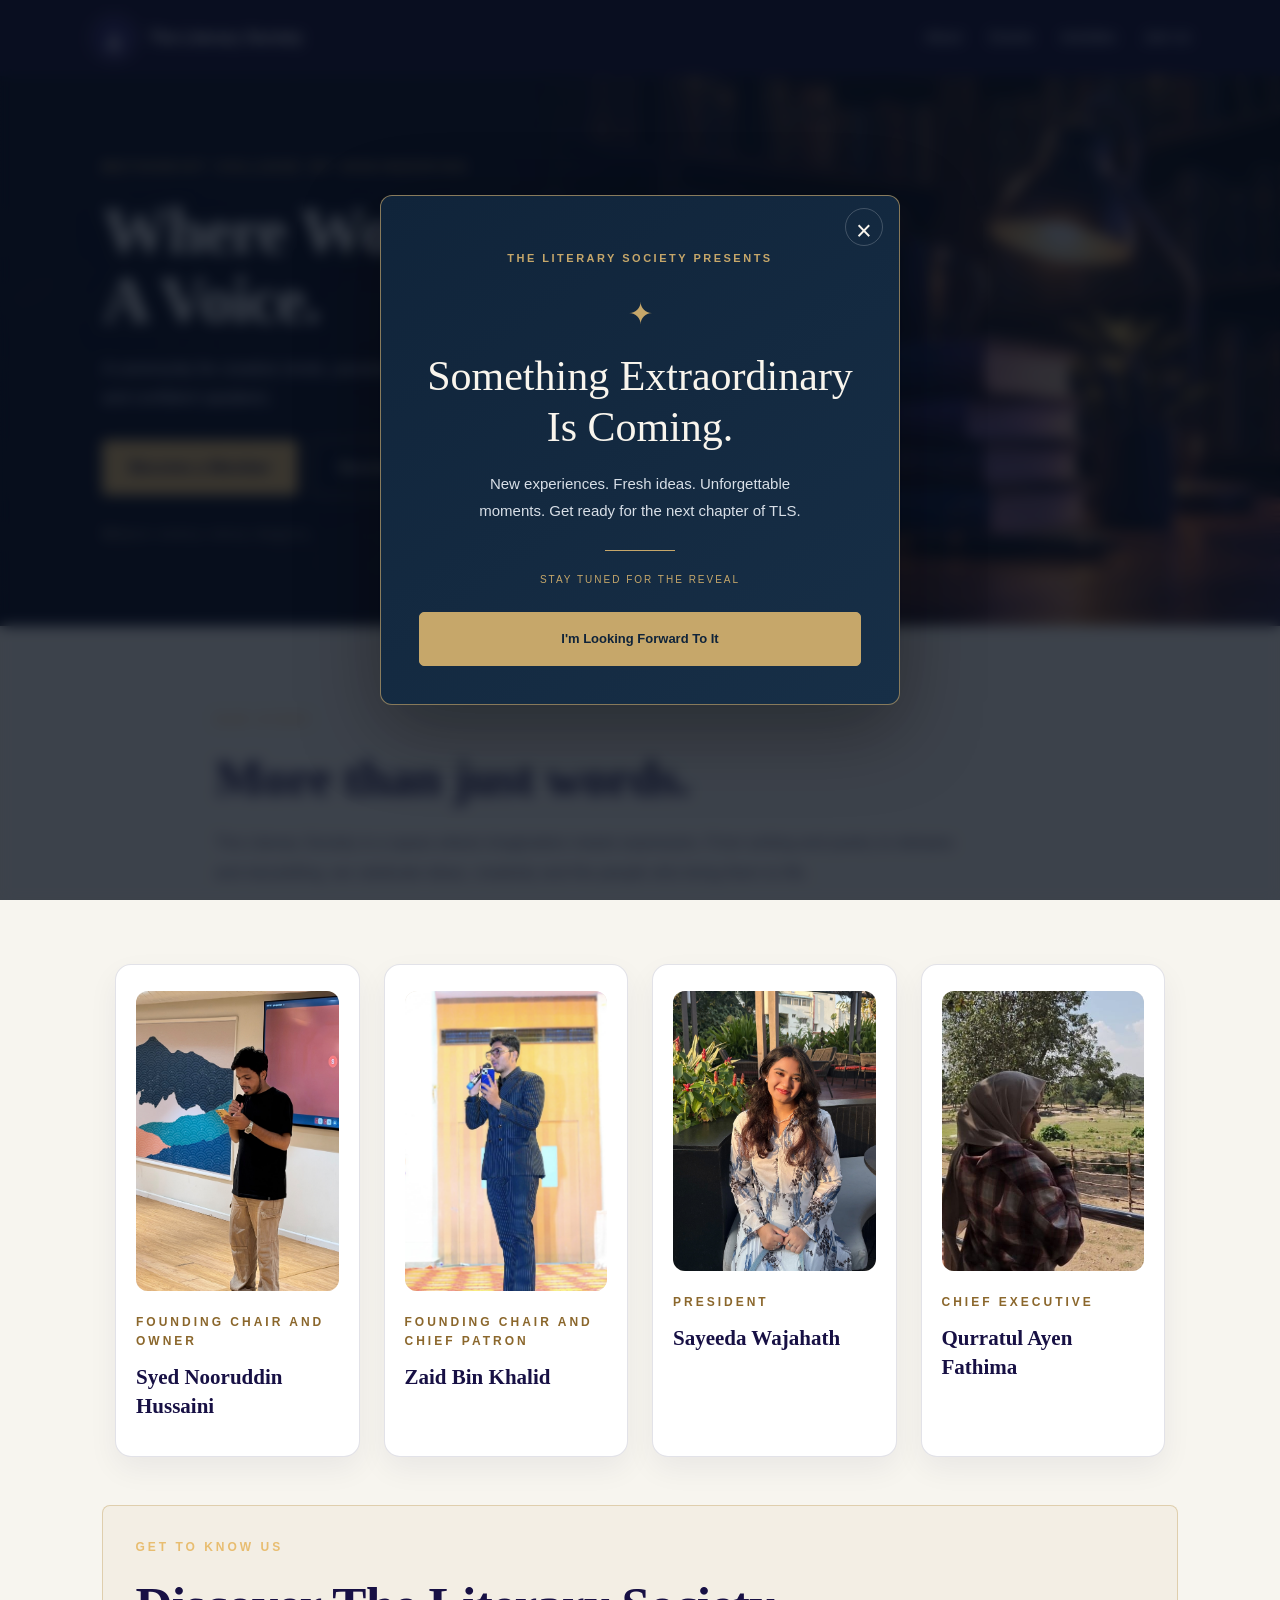
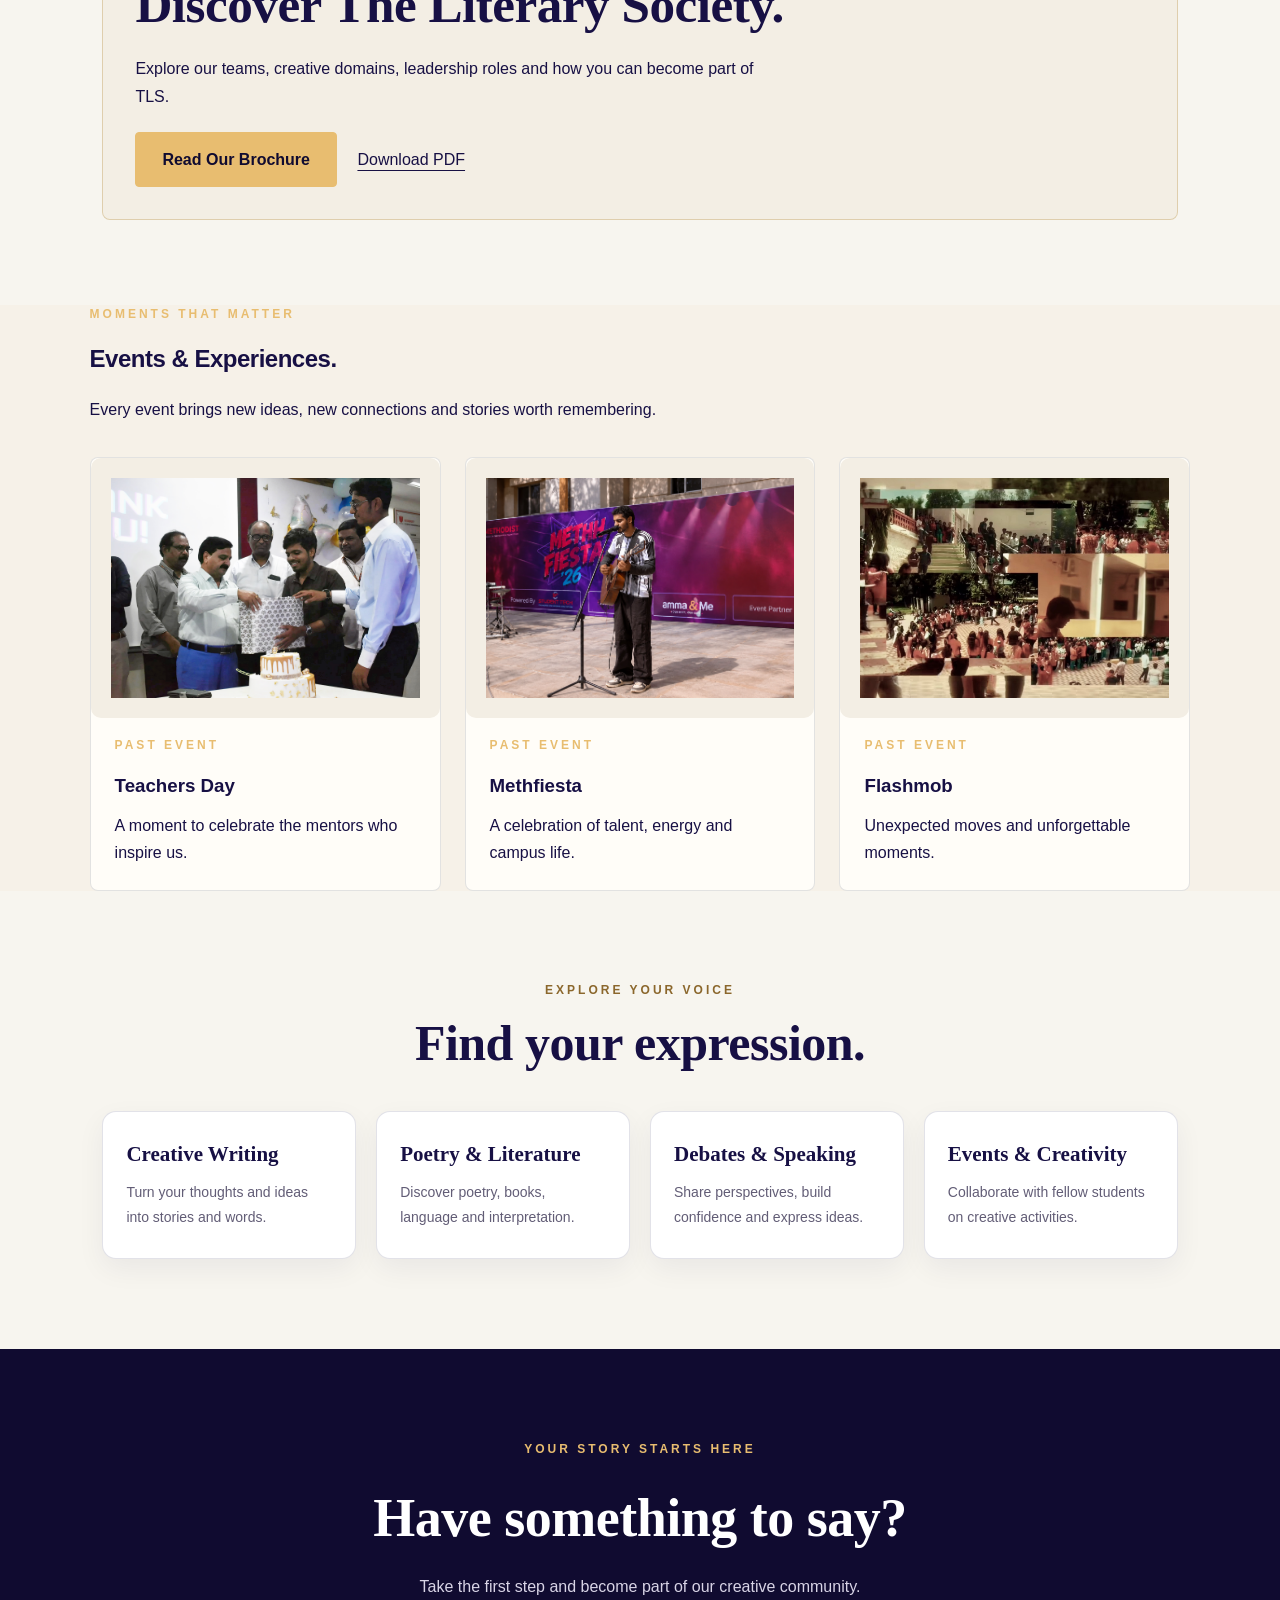
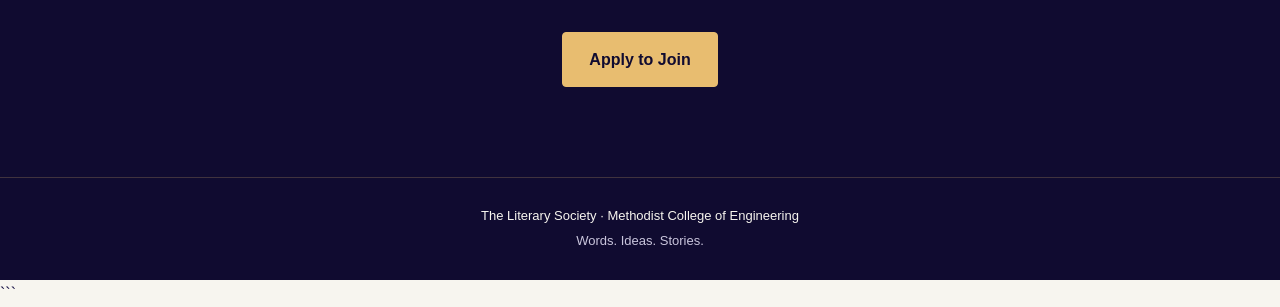
==== commit b95fd6a2: "Fix mobile leadership layout" ====
--- a/index.html
+++ b/index.html
@@ -6,7 +6,7 @@
     <meta charset="UTF-8">
     <meta name="viewport" content="width=device-width, initial-scale=1.0">
 
-    <title>The Literary Society | Methodist College</title>
+    <title> The Literary Society | Methodist College </title>
 
     <meta name="description"
         content="Discover The Literary Society at Methodist College of Engineering. Explore creativity, literature, poetry and expression.">
@@ -54,7 +54,7 @@
                     Become a Lead
                 </a>
             </div>
-           
+
 
             <p class="hero-note">
                 Where every story begins.
@@ -106,43 +106,63 @@
             </p>
         </div>
 
-        <div class="leadership-section">
-            <p class="eyebrow">THE PEOPLE BEHIND THE VISION</p>
-
-            <h2>Founders &amp; Leadership</h2>
-
-            <p class="leadership-description">
-                Meet the people who guide our society and inspire our community.
-            </p>
-
-            <div class="leadership-grid">
-
-                <article class="leader-card">
-                    <div class="leader-photo">
-                        <img src="images/noor-bhai.jpeg" alt="FOUNDER IMG">
-                    </div>
-                    <p class="leader-role">FOUNDING CHAIR AND OWNER</p>
-                    <h3>Syed Nooruddin Hussaini</h3>
-                </article>
-
-                <article class="leader-card">
-                    <div class="leader-photo">
-                        <img src="images/Zaid-bhai.jpeg" alt="Founder IMG">
-                    </div>
-                    <p class="leader-role">FOUNDING CHAIR AND CHIEF PATRON</p>
-                    <h3>Zaid Bin Khalid</h3>
-                </article>
-
-                <article class="leader-card">
-                    <div class="leader-photo">
-                        <img src="images/president.JPEG" alt="President of the Litrary Society">
-                    </div>
-                    <p class="leader-role">PRESIDENT</p>
-                    <h3>Sayeeda Wajahath</h3>
-                </article>
-
-            </div>
-        </div>
+        
+<div class="leadership-grid">
+
+    <!-- Founder -->
+    <article class="leader-card">
+        <div class="leader-photo">
+            <img
+                src="images/noor-bhai-2.jpeg"
+                alt="Syed Nooruddin Hussaini, Founding Chair and Owner"
+                loading="lazy"
+            >
+        </div>
+        <p class="leader-role">FOUNDING CHAIR AND OWNER</p>
+        <h3>Syed Nooruddin Hussaini</h3>
+    </article>
+
+    <!-- Chief Patron -->
+    <article class="leader-card">
+        <div class="leader-photo">
+            <img
+                src="images/Zaid-bhai-2.jpeg"
+                alt="Zaid Bin Khalid, Founding Chair and Chief Patron"
+                loading="lazy"
+            >
+        </div>
+        <p class="leader-role">FOUNDING CHAIR AND CHIEF PATRON</p>
+        <h3>Zaid Bin Khalid</h3>
+    </article>
+
+    <!-- President -->
+    <article class="leader-card">
+        <div class="leader-photo">
+            <img
+                src="images/president-2.jpeg"
+                alt="Sayeeda Wajahath, President of The Literary Society"
+                loading="lazy"
+            >
+        </div>
+        <p class="leader-role">PRESIDENT</p>
+        <h3>Sayeeda Wajahath</h3>
+    </article>
+
+    <!-- Chief Executive -->
+    <article class="leader-card">
+        <div class="leader-photo">
+            <img
+                src="images/chief-executive-2.jpeg"
+                alt="Chief Executive of The Literary Society"
+                loading="lazy"
+            >
+        </div>
+        <p class="leader-role">CHIEF EXECUTIVE</p>
+        <h3>Qurratul Ayen Fathima</h3>
+    </article>
+
+</div>
+
 
         <div class="brochure-link">
             <p class="eyebrow">GET TO KNOW US</p>
--- a/style.css
+++ b/style.css
@@ -1277,5 +1277,59 @@
     }
 }
 
-
-
+/* Leadership section — responsive four-card layout */
+.leadership-grid {
+    display: grid;
+    grid-template-columns: repeat(4, minmax(0, 1fr));
+    gap: 24px;
+    align-items: stretch;
+}
+
+.leader-card {
+    min-width: 0;
+    height: 100%;
+    overflow: hidden;
+}
+
+.leader-photo {
+    width: 100%;
+    aspect-ratio: 4 / 5;
+    overflow: hidden;
+    border-radius: 12px;
+}
+
+.leader-photo img {
+    display: block;
+    width: 100%;
+    height: 100%;
+    object-fit: cover;
+    object-position: center 25%;
+}
+
+.leader-card h3 {
+    overflow-wrap: anywhere;
+    line-height: 1.4;
+}
+
+/* Tablets */
+@media (max-width: 900px) {
+    .leadership-grid {
+        grid-template-columns: repeat(2, minmax(0, 1fr));
+        gap: 20px;
+    }
+}
+
+/* Mobile phones */
+@media (max-width: 480px) {
+    .leadership-grid {
+        grid-template-columns: 1fr;
+        gap: 24px;
+    }
+
+    .leader-photo {
+        aspect-ratio: 4 / 5;
+    }
+}
+
+
+
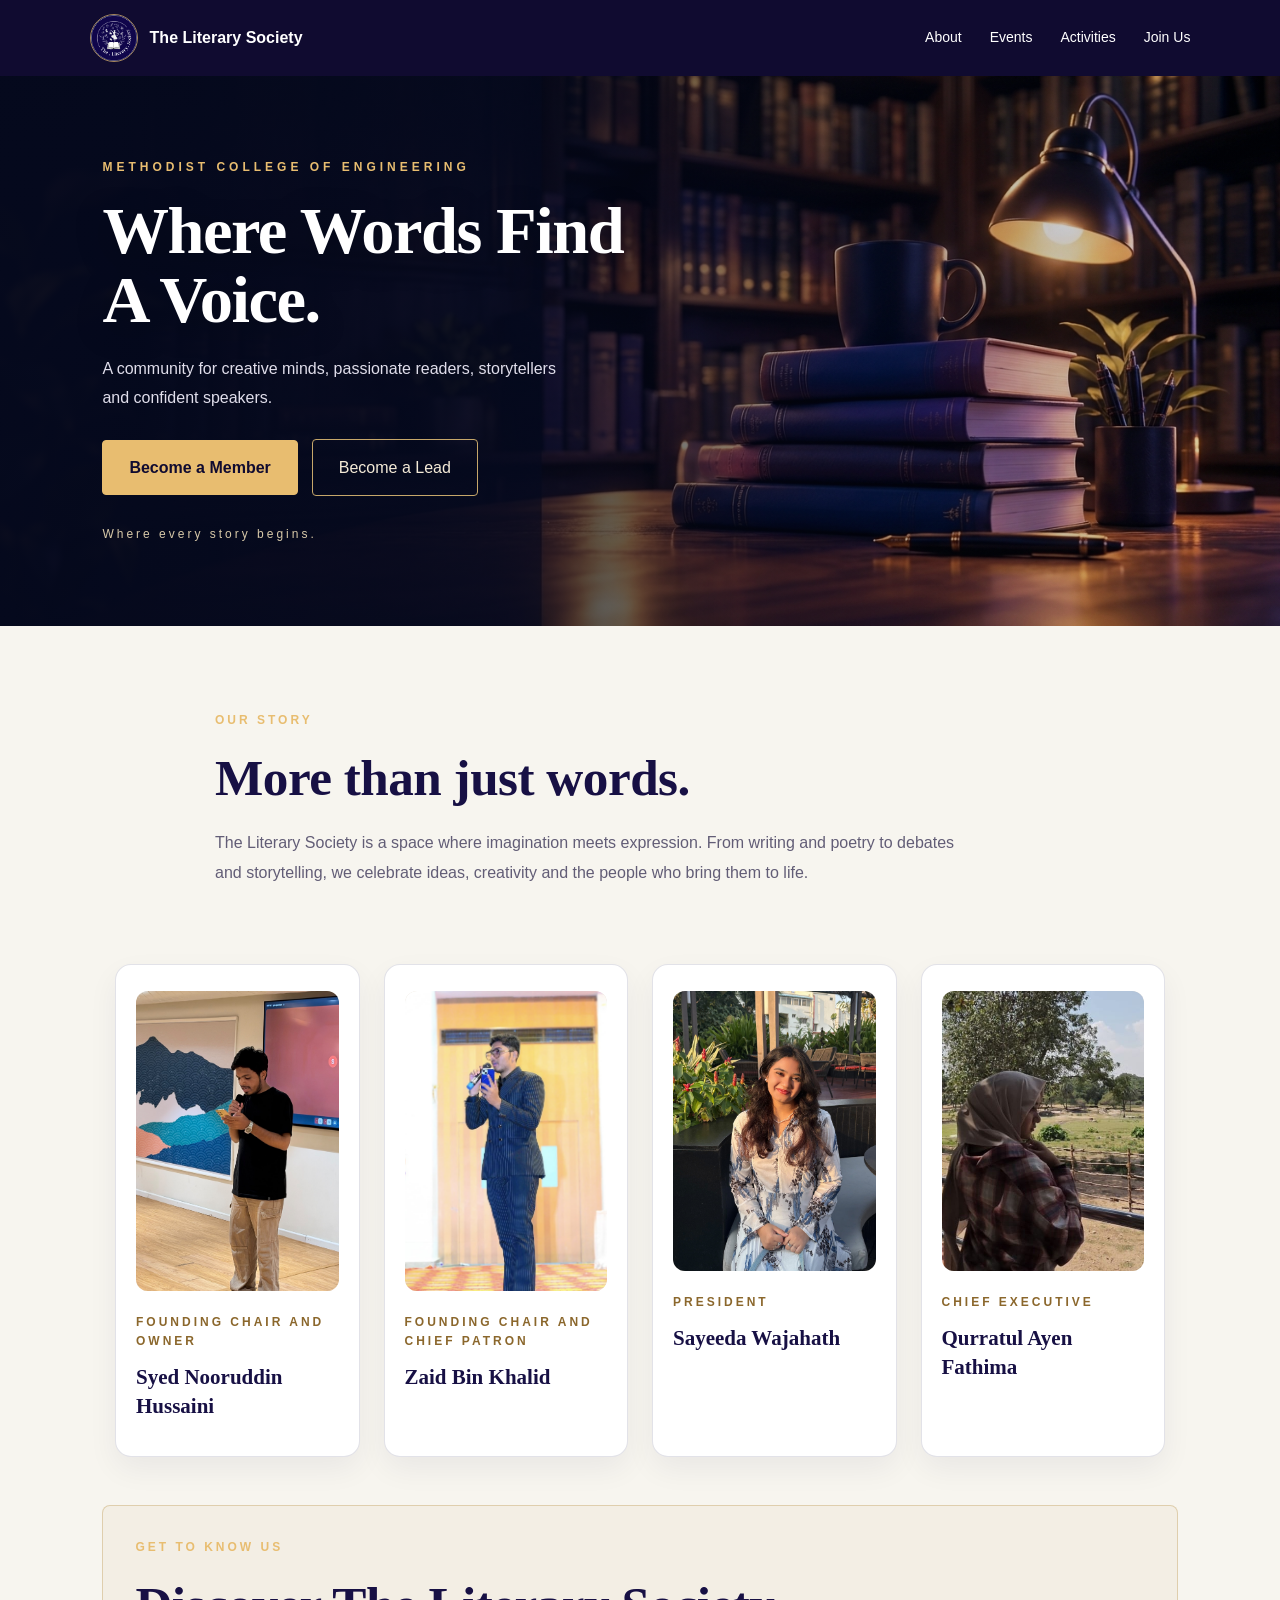
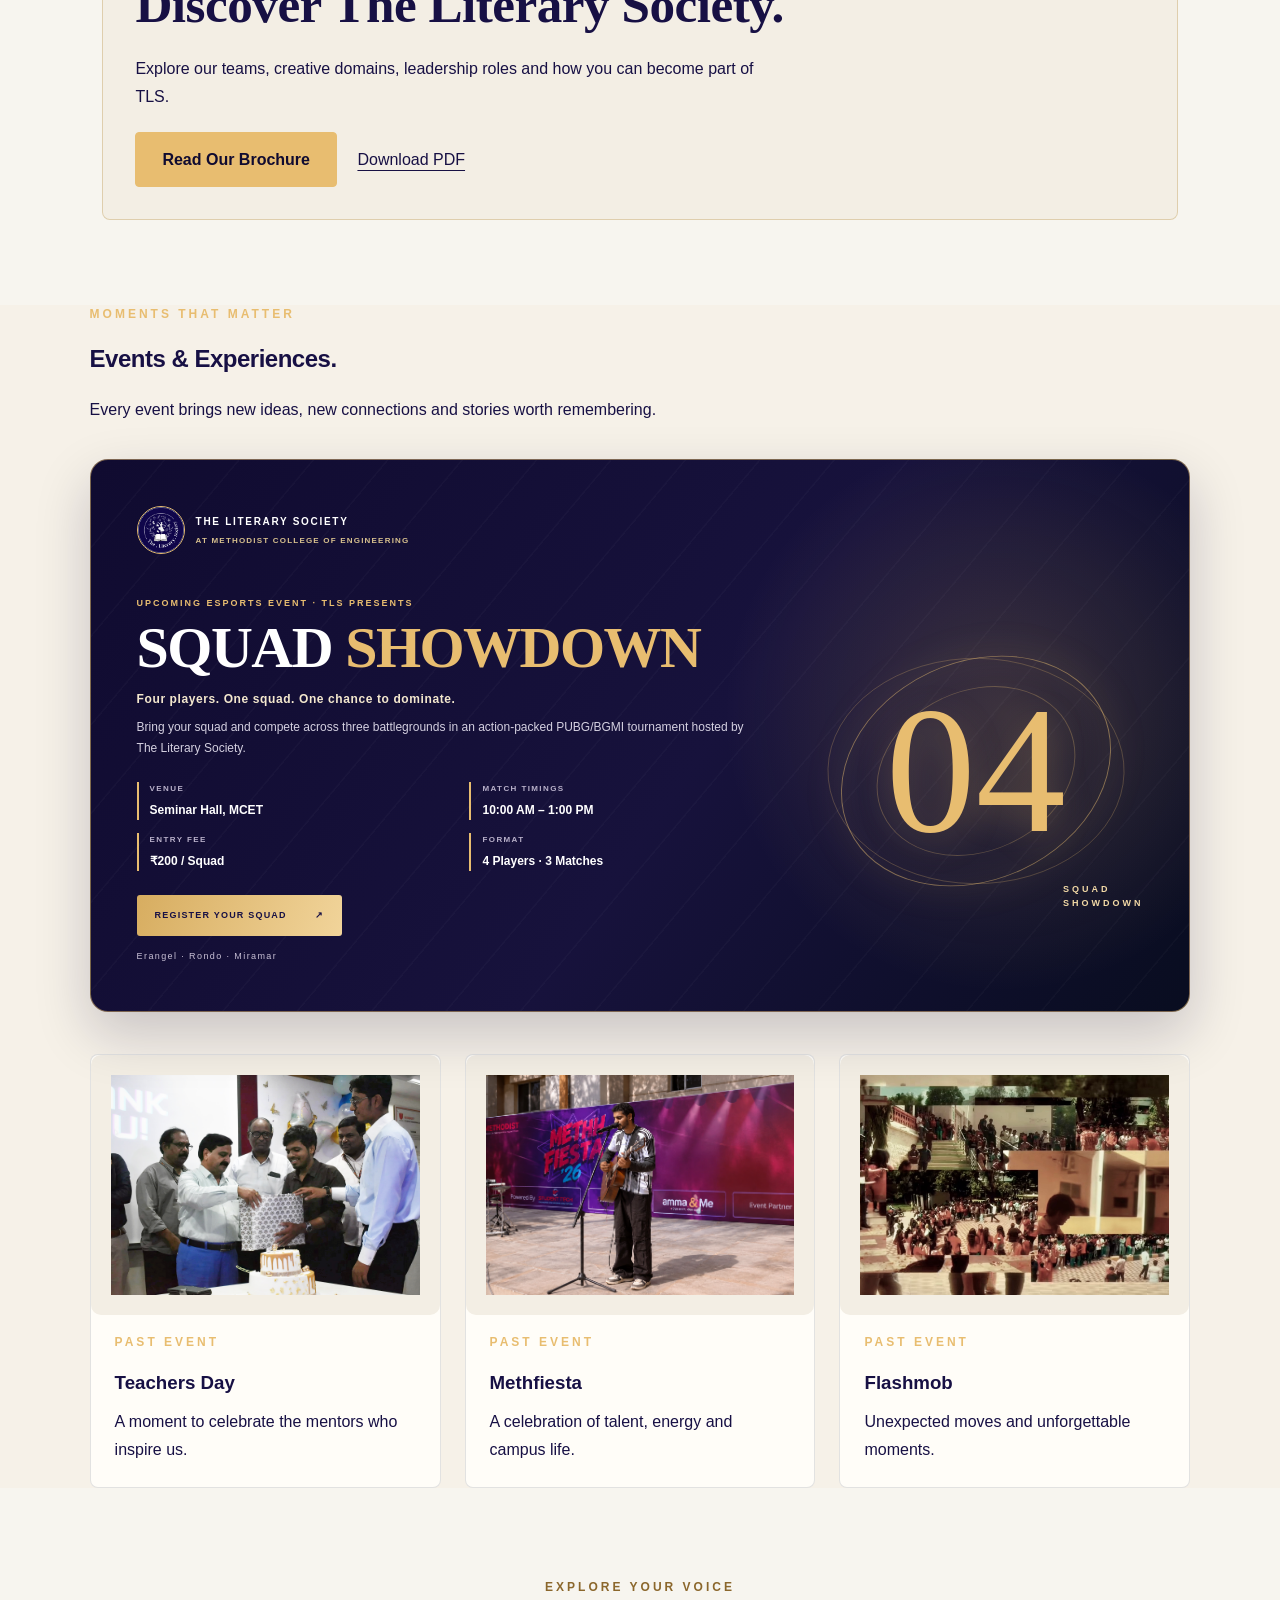
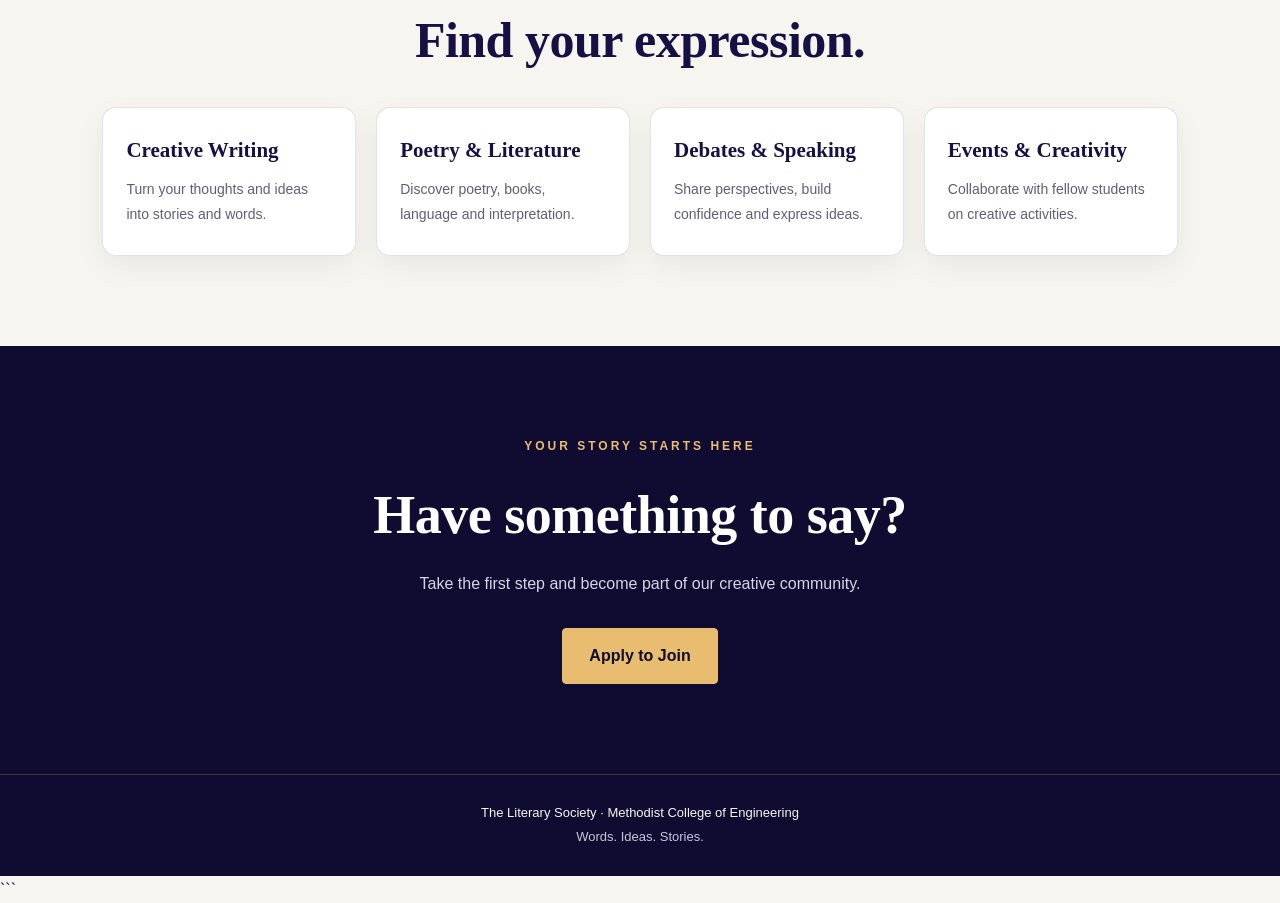
==== commit 12c40772: "Add tournament event" ====
--- a/index.html
+++ b/index.html
@@ -192,6 +192,33 @@
             stories worth remembering.
         </p>
 
+        <!-- Featured tournament announcement -->
+        <article class="tls-tournament-feature">
+            <div class="tls-tournament-brand">
+                <img src="images/logo.jpg" alt="The Literary Society logo" loading="lazy">
+                <span>THE LITERARY SOCIETY <small>AT METHODIST COLLEGE OF ENGINEERING</small></span>
+            </div>
+            <div class="tls-tournament-copy">
+                <p class="tls-tournament-kicker">UPCOMING ESPORTS EVENT · TLS PRESENTS</p>
+                <h3>SQUAD <em>SHOWDOWN</em></h3>
+                <p class="tls-tournament-tagline">Four players. One squad. One chance to dominate.</p>
+                <p class="tls-tournament-description">Bring your squad and compete across three battlegrounds in an action-packed PUBG/BGMI tournament hosted by The Literary Society.</p>
+                <div class="tls-tournament-details">
+                    <span><small>VENUE</small><strong>Seminar Hall, MCET</strong></span>
+                    <span><small>MATCH TIMINGS</small><strong>10:00 AM – 1:00 PM</strong></span>
+                    <span><small>ENTRY FEE</small><strong>₹200 / Squad</strong></span>
+                    <span><small>FORMAT</small><strong>4 Players · 3 Matches</strong></span>
+                </div>
+                <a class="tls-tournament-button" href="pubg-registration.html">REGISTER YOUR SQUAD <b>↗</b></a>
+                <p class="tls-tournament-footnote">Erangel · Rondo · Miramar</p>
+            </div>
+            <div class="tls-tournament-visual" aria-hidden="true">
+                <div class="tls-tournament-ring"></div>
+                <div class="tls-tournament-four">04</div>
+                <span>SQUAD<br>SHOWDOWN</span>
+            </div>
+        </article>
+
         <div class="events-grid">
             <article class="event-card">
                 <div class="event-image-placeholder">
@@ -280,36 +307,6 @@
         <p>The Literary Society · Methodist College of Engineering</p>
         <p>Words. Ideas. Stories.</p>
     </footer>
-
-    <script src="script.js"></script>
-
-    <!-- Upcoming Event Announcement -->
-    <div class="event-popup-overlay" id="eventPopup" aria-hidden="true">
-        <div class="event-popup" role="dialog" aria-modal="true" aria-labelledby="eventPopupTitle">
-
-            <button class="event-popup-close" id="closeEventPopup" aria-label="Close announcement">&times;</button>
-
-            <p class="eyebrow">THE LITERARY SOCIETY PRESENTS</p>
-
-            <div class="event-popup-decoration">✦</div>
-
-            <h2 id="eventPopupTitle">Something Extraordinary<br>Is Coming.</h2>
-
-            <p class="event-popup-description">
-                New experiences. Fresh ideas. Unforgettable moments.
-                Get ready for the next chapter of TLS.
-            </p>
-
-            <div class="event-popup-divider"></div>
-
-            <p class="event-popup-note">STAY TUNED FOR THE REVEAL</p>
-
-            <button class="event-popup-button" id="eventPopupOkay">
-                I'm Looking Forward To It
-            </button>
-        </div>
-    </div>
-
 </body>
 
 </html>
--- a/style.css
+++ b/style.css
@@ -904,135 +904,6 @@
     }
 }
 
-/* Upcoming Event Pop-up */
-.event-popup-overlay {
-    position: fixed;
-    inset: 0;
-    z-index: 9999;
-    display: none;
-    align-items: center;
-    justify-content: center;
-    padding: 20px;
-    background: rgba(8, 16, 29, 0.78);
-    backdrop-filter: blur(7px);
-}
-
-.event-popup-overlay.is-visible {
-    display: flex;
-    animation: popupFadeIn 0.35s ease;
-}
-
-.event-popup {
-    position: relative;
-    width: 100%;
-    max-width: 520px;
-    box-sizing: border-box;
-    padding: 54px 38px 38px;
-    overflow: hidden;
-    text-align: center;
-    color: #f9f5ed;
-    background: linear-gradient(145deg, #10243a, #172f47);
-    border: 1px solid rgba(198, 167, 106, 0.65);
-    border-radius: 12px;
-    box-shadow: 0 25px 80px rgba(0, 0, 0, 0.35);
-    animation: popupRise 0.45s ease;
-}
-
-.event-popup-close {
-    position: absolute;
-    top: 12px;
-    right: 16px;
-    width: 38px;
-    height: 38px;
-    border: 1px solid rgba(255, 255, 255, 0.2);
-    border-radius: 50%;
-    color: #f9f5ed;
-    background: transparent;
-    font-size: 27px;
-    cursor: pointer;
-}
-
-.event-popup-close:hover {
-    color: #c6a76a;
-    border-color: #c6a76a;
-}
-
-.event-popup .eyebrow {
-    color: #c6a76a;
-    font-size: 11px;
-    letter-spacing: 2.5px;
-}
-
-.event-popup-decoration {
-    margin: 22px 0 12px;
-    color: #c6a76a;
-    font-size: 30px;
-}
-
-.event-popup h2 {
-    margin: 0 0 18px;
-    font-family: Georgia, serif;
-    font-size: clamp(30px, 5vw, 42px);
-    font-weight: 500;
-    line-height: 1.2;
-}
-
-.event-popup-description {
-    max-width: 370px;
-    margin: 0 auto;
-    color: #d8dfE7;
-    font-size: 15px;
-    line-height: 1.8;
-}
-
-.event-popup-divider {
-    width: 70px;
-    height: 1px;
-    margin: 26px auto 20px;
-    background: #c6a76a;
-}
-
-.event-popup-note {
-    margin-bottom: 24px;
-    color: #c6a76a;
-    font-size: 10px;
-    letter-spacing: 2px;
-}
-
-.event-popup-button {
-    width: 100%;
-    padding: 15px 18px;
-    border: 1px solid #c6a76a;
-    border-radius: 5px;
-    background: #c6a76a;
-    color: #10243a;
-    font-size: 13px;
-    font-weight: 700;
-    cursor: pointer;
-    transition: background 0.2s ease, transform 0.2s ease;
-}
-
-.event-popup-button:hover {
-    transform: translateY(-2px);
-    background: #dfc38c;
-}
-
-@keyframes popupFadeIn {
-    from { opacity: 0; }
-    to { opacity: 1; }
-}
-
-@keyframes popupRise {
-    from { opacity: 0; transform: translateY(18px) scale(0.98); }
-    to { opacity: 1; transform: translateY(0) scale(1); }
-}
-
-@media (max-width: 480px) {
-    .event-popup {
-        padding: 48px 24px 28px;
-    }
-}
-
 /* Leadership cards: improve photo-to-text spacing */
 .leader-photo {
     margin-bottom: 22px;
@@ -1333,3 +1204,319 @@
 
 
 
+
+
+/* Featured TLS esports tournament card on the main website */
+.tls-tournament-feature {
+    position: relative;
+    display: grid;
+    grid-template-columns: minmax(0, 1.45fr) minmax(220px, .75fr);
+    gap: 24px;
+    overflow: hidden;
+    margin: 34px 0 42px;
+    padding: clamp(24px, 4vw, 46px);
+    border: 1px solid rgba(232, 189, 112, .5);
+    border-radius: 18px;
+    color: #f8f5ef;
+    background: radial-gradient(circle at 83% 46%, rgba(232,189,112,.2), transparent 29%), linear-gradient(125deg, #100b30 0%, #17123c 55%, #090d20 100%);
+    box-shadow: 0 22px 55px rgba(16, 11, 48, .2);
+}
+.tls-tournament-feature::before {
+    content: "";
+    position: absolute;
+    inset: 0;
+    pointer-events: none;
+    background: repeating-linear-gradient(130deg, transparent 0 55px, rgba(255,255,255,.025) 56px 57px);
+}
+.tls-tournament-brand { position: relative; z-index: 1; display: flex; align-items: center; gap: 11px; grid-column: 1 / -1; }
+.tls-tournament-brand img { width: 48px; height: 48px; object-fit: cover; border-radius: 50%; border: 1px solid #e8bd70; }
+.tls-tournament-brand span { color: #fff; font-size: 10px; font-weight: 800; letter-spacing: 1.7px; }
+.tls-tournament-brand small { display: block; margin-top: 4px; color: #d8c18e; font-size: 8px; letter-spacing: 1.2px; }
+.tls-tournament-copy { position: relative; z-index: 2; }
+.tls-tournament-kicker { margin: 18px 0 8px; color: #e8bd70; font-size: 9px; font-weight: 800; letter-spacing: 2px; }
+.tls-tournament-copy h3 { margin: 0; color: #fff; font-family: Georgia, 'Times New Roman', serif; font-size: clamp(37px, 5vw, 58px); line-height: 1; letter-spacing: -1.5px; }
+.tls-tournament-copy h3 em { color: #e8bd70; font-style: normal; }
+.tls-tournament-tagline { margin: 12px 0 7px; color: #f4e8ce; font-size: 12px; font-weight: 700; letter-spacing: .6px; }
+.tls-tournament-description { max-width: 610px; margin: 0 0 22px; color: #d4d0e0; font-size: 12px; line-height: 1.8; }
+.tls-tournament-details { display: grid; grid-template-columns: repeat(2, minmax(0,1fr)); gap: 13px 18px; margin: 0 0 24px; }
+.tls-tournament-details span { padding-left: 11px; border-left: 2px solid #e8bd70; }
+.tls-tournament-details small { display: block; color: #b9b1ca; font-size: 8px; font-weight: 800; letter-spacing: 1.4px; }
+.tls-tournament-details strong { display: block; margin-top: 4px; color: #fff; font-size: 12px; }
+.tls-tournament-button { display: inline-flex; align-items: center; gap: 28px; padding: 13px 18px; border-radius: 3px; color: #171044; background: linear-gradient(110deg, #d7ad60, #f1d49a); font-size: 9px; font-weight: 900; letter-spacing: 1.2px; text-decoration: none; transition: transform .2s ease, box-shadow .2s ease; }
+.tls-tournament-button:hover { transform: translateY(-3px); box-shadow: 0 10px 25px rgba(232,189,112,.25); }
+.tls-tournament-footnote { margin-top: 13px; color: #c8c0d5; font-size: 9px; letter-spacing: 1.4px; }
+.tls-tournament-visual { position: relative; z-index: 1; min-height: 250px; display: grid; place-items: center; align-self: stretch; }
+.tls-tournament-ring { position: absolute; width: min(100%, 280px); aspect-ratio: 1; border: 1px solid rgba(232,189,112,.5); border-radius: 50%; transform: rotate(-25deg) scaleY(.78); box-shadow: 0 0 50px rgba(232,189,112,.08), inset 0 0 40px rgba(232,189,112,.06); }
+.tls-tournament-ring::before, .tls-tournament-ring::after { content: ""; position: absolute; inset: 13%; border: 1px solid rgba(232,189,112,.28); border-radius: 50%; }
+.tls-tournament-ring::after { inset: -9%; transform: rotate(55deg) scaleY(.8); }
+.tls-tournament-four { position: relative; z-index: 1; color: #e8bd70; font-family: Georgia, 'Times New Roman', serif; font-size: clamp(105px, 15vw, 180px); line-height: 1; text-shadow: 0 8px 35px rgba(232,189,112,.25); }
+.tls-tournament-visual > span { position: absolute; right: 0; bottom: 14%; color: #f2d9a6; font-size: 9px; font-weight: 800; letter-spacing: 3px; line-height: 1.6; }
+@media (max-width: 760px) {
+    .tls-tournament-feature { grid-template-columns: 1fr; gap: 8px; }
+    .tls-tournament-visual { position: absolute; width: 42%; min-height: 180px; right: -4%; top: 22%; opacity: .18; }
+    .tls-tournament-details { grid-template-columns: 1fr 1fr; }
+    .tls-tournament-copy { max-width: 100%; }
+}
+@media (max-width: 420px) {
+    .tls-tournament-details { grid-template-columns: 1fr; gap: 10px; }
+    .tls-tournament-brand span { font-size: 8px; }
+}
+/* =========================================
+   TLS APPLICATION CLOSURE PAGES
+========================================= */
+
+.closure-main {
+    min-height: calc(100vh - 150px);
+    display: grid;
+    place-items: center;
+    padding: 76px 22px;
+
+    background:
+        radial-gradient(
+            circle at 12% 18%,
+            rgba(232, 189, 112, 0.18),
+            transparent 28%
+        ),
+        radial-gradient(
+            circle at 88% 82%,
+            rgba(33, 22, 83, 0.10),
+            transparent 30%
+        ),
+        var(--cream);
+}
+
+.closure-card {
+    width: min(760px, 100%);
+    position: relative;
+    overflow: hidden;
+    text-align: center;
+
+    padding: clamp(34px, 6vw, 66px)
+             clamp(24px, 6vw, 68px);
+
+    color: var(--cream);
+
+    background: linear-gradient(
+        145deg,
+        #100b30 0%,
+        #211653 100%
+    );
+
+    border: 1px solid rgba(232, 189, 112, 0.58);
+    border-radius: 26px;
+
+    box-shadow: 0 26px 70px rgba(16, 11, 48, 0.20);
+
+    animation: closureRise 0.75s cubic-bezier(.2, .75, .25, 1) both;
+}
+
+.closure-card::before {
+    content: "";
+    position: absolute;
+
+    width: 280px;
+    height: 280px;
+
+    top: -190px;
+    right: -110px;
+
+    border: 1px solid rgba(232, 189, 112, 0.22);
+    border-radius: 50%;
+
+    box-shadow:
+        0 0 0 28px rgba(232, 189, 112, 0.035),
+        0 0 0 58px rgba(232, 189, 112, 0.025);
+
+    pointer-events: none;
+}
+
+.closure-logo {
+    width: 76px;
+    height: 76px;
+
+    object-fit: cover;
+    border-radius: 50%;
+
+    border: 2px solid var(--gold);
+    padding: 3px;
+
+    background: var(--cream);
+
+    margin: 0 auto 22px;
+}
+
+.closure-kicker {
+    margin: 0 0 18px;
+
+    color: var(--gold);
+
+    font-size: 0.72rem;
+    font-weight: 700;
+    letter-spacing: 0.24em;
+    text-transform: uppercase;
+}
+
+.closure-badge {
+    display: inline-flex;
+    align-items: center;
+    gap: 9px;
+
+    padding: 9px 16px;
+    margin-bottom: 25px;
+
+    color: #f4d9a8;
+
+    border: 1px solid rgba(232, 189, 112, 0.45);
+    border-radius: 999px;
+
+    background: rgba(232, 189, 112, 0.09);
+
+    font-size: 0.68rem;
+    font-weight: 700;
+    letter-spacing: 0.16em;
+}
+
+.closure-badge::before {
+    content: "";
+
+    width: 7px;
+    height: 7px;
+
+    border-radius: 50%;
+    background: var(--gold);
+
+    box-shadow: 0 0 12px rgba(232, 189, 112, 0.75);
+}
+
+.closure-card h1 {
+    max-width: 620px;
+
+    margin: 0 auto 22px;
+
+    color: var(--cream);
+
+    font-family: Georgia, "Times New Roman", serif;
+    font-size: clamp(2rem, 5.2vw, 3.65rem);
+
+    font-weight: 500;
+    line-height: 1.12;
+    letter-spacing: -0.035em;
+}
+
+.closure-card h1 span {
+    display: block;
+    color: var(--gold);
+}
+
+.closure-copy {
+    max-width: 560px;
+
+    margin: 0 auto;
+
+    color: rgba(247, 245, 239, 0.78);
+
+    font-size: clamp(0.96rem, 2vw, 1.06rem);
+    line-height: 1.85;
+}
+
+.closure-divider {
+    width: 58px;
+    height: 1px;
+
+    margin: 30px auto;
+
+    background: linear-gradient(
+        90deg,
+        transparent,
+        var(--gold),
+        transparent
+    );
+}
+
+.closure-signoff {
+    margin: 0 0 28px;
+
+    color: var(--gold);
+
+    font-family: Georgia, "Times New Roman", serif;
+    font-size: 1.08rem;
+    font-style: italic;
+}
+
+.closure-home-button {
+    display: inline-flex;
+    align-items: center;
+    justify-content: center;
+
+    min-height: 49px;
+    padding: 0 25px;
+
+    border: 1px solid var(--gold);
+    border-radius: 999px;
+
+    color: #100b30;
+    background: var(--gold);
+
+    font-size: 0.78rem;
+    font-weight: 800;
+    letter-spacing: 0.09em;
+
+    text-decoration: none;
+    text-transform: uppercase;
+
+    transition:
+        transform 0.25s ease,
+        background 0.25s ease,
+        box-shadow 0.25s ease;
+}
+
+.closure-home-button:hover {
+    transform: translateY(-3px);
+
+    background: #f2d49f;
+
+    box-shadow: 0 10px 25px rgba(232, 189, 112, 0.2);
+}
+
+@keyframes closureRise {
+    from {
+        opacity: 0;
+        transform: translateY(18px);
+    }
+
+    to {
+        opacity: 1;
+        transform: translateY(0);
+    }
+}
+
+/* Mobile responsiveness */
+
+@media (max-width: 600px) {
+    .closure-main {
+        min-height: calc(100vh - 120px);
+        padding: 48px 16px;
+    }
+
+    .closure-card {
+        border-radius: 20px;
+        padding: 38px 23px;
+    }
+
+    .closure-logo {
+        width: 66px;
+        height: 66px;
+    }
+}
+
+/* Respect reduced-motion preferences */
+
+@media (prefers-reduced-motion: reduce) {
+    .closure-card {
+        animation: none;
+    }
+
+    .closure-home-button {
+        transition: none;
+    }
+}
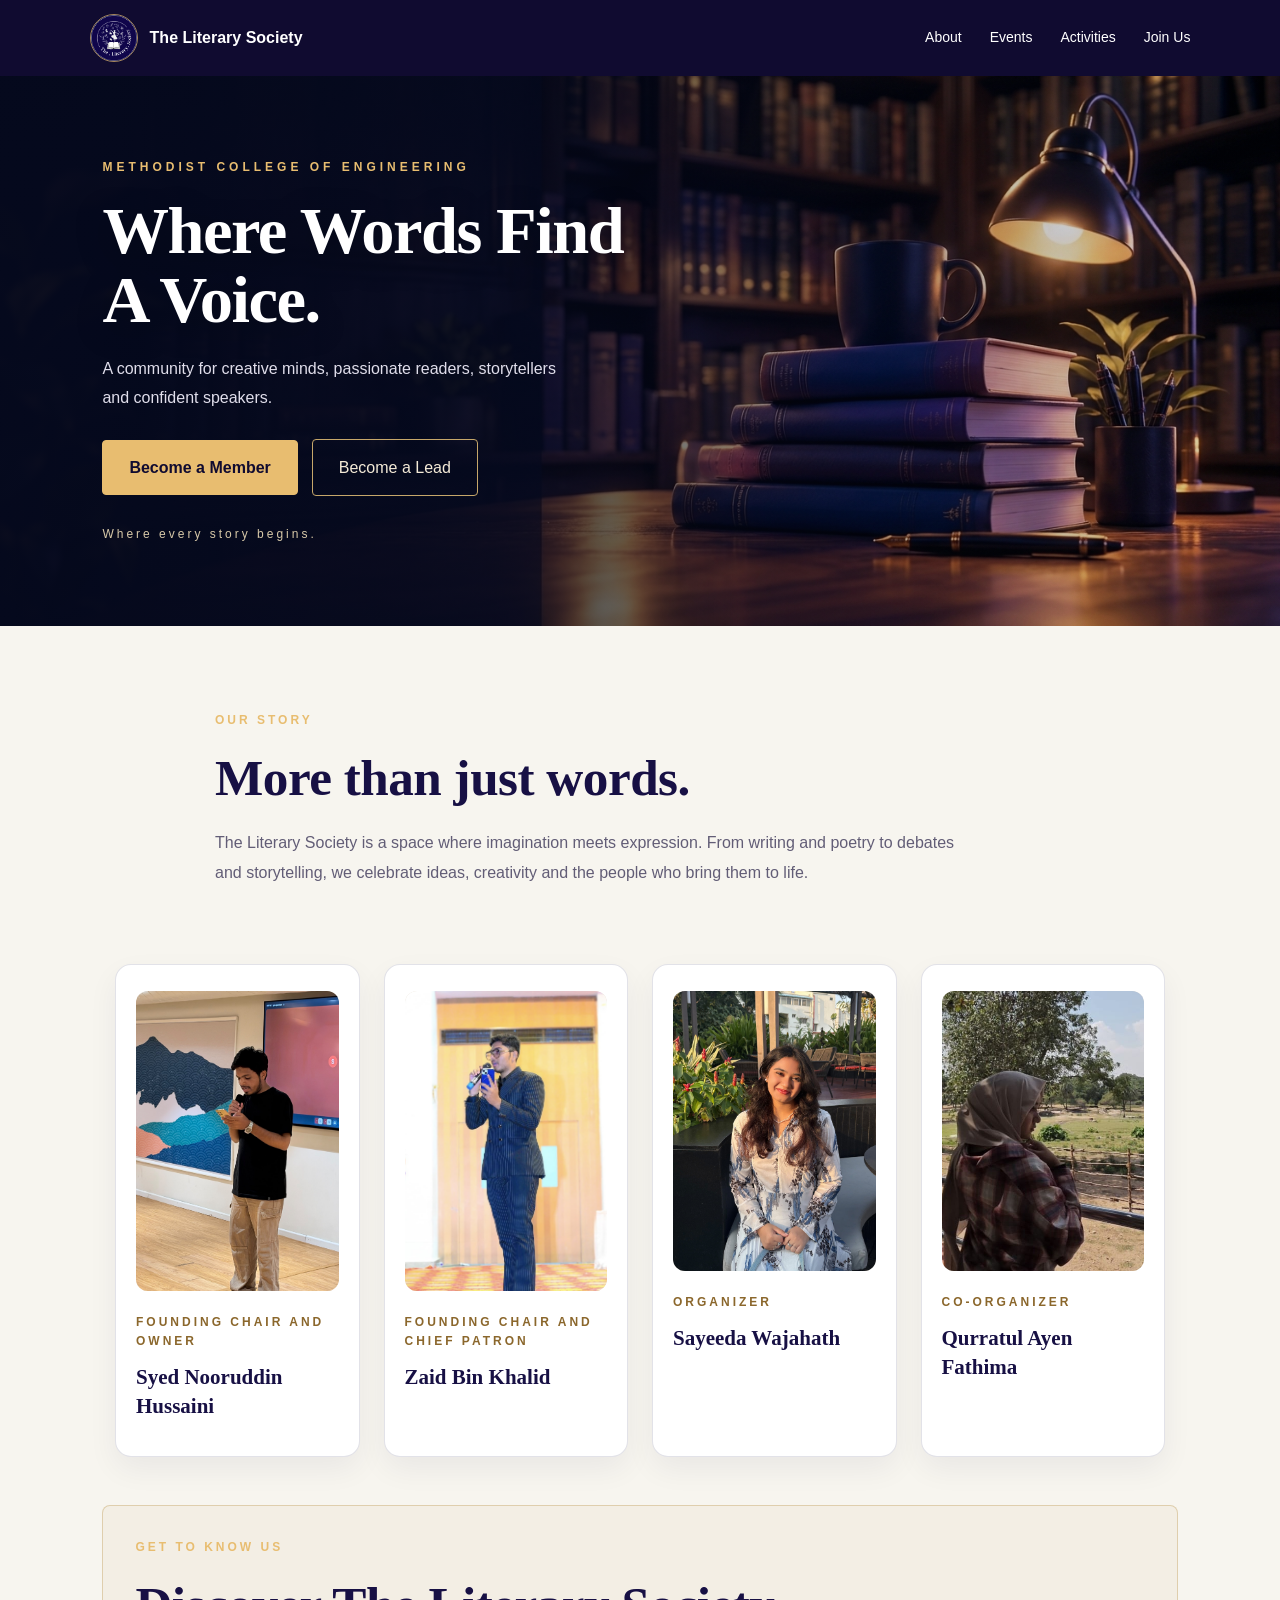
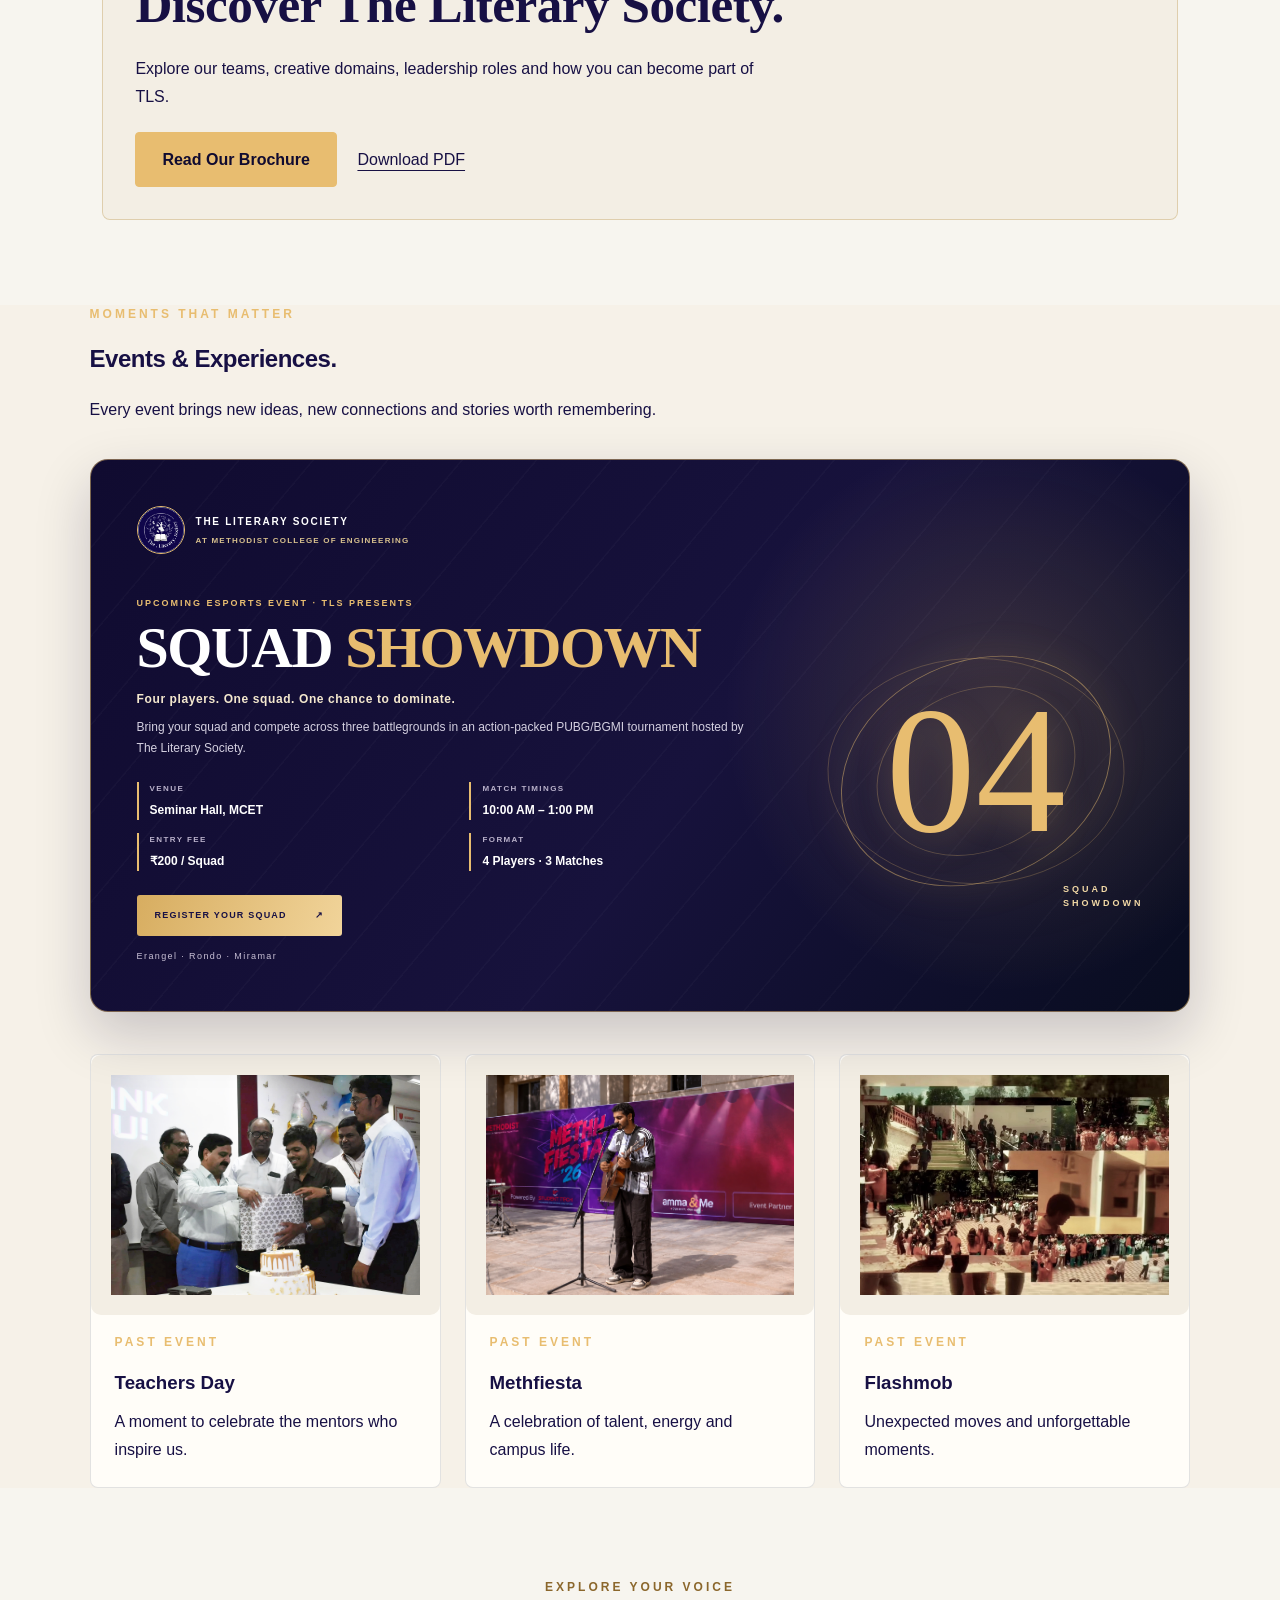
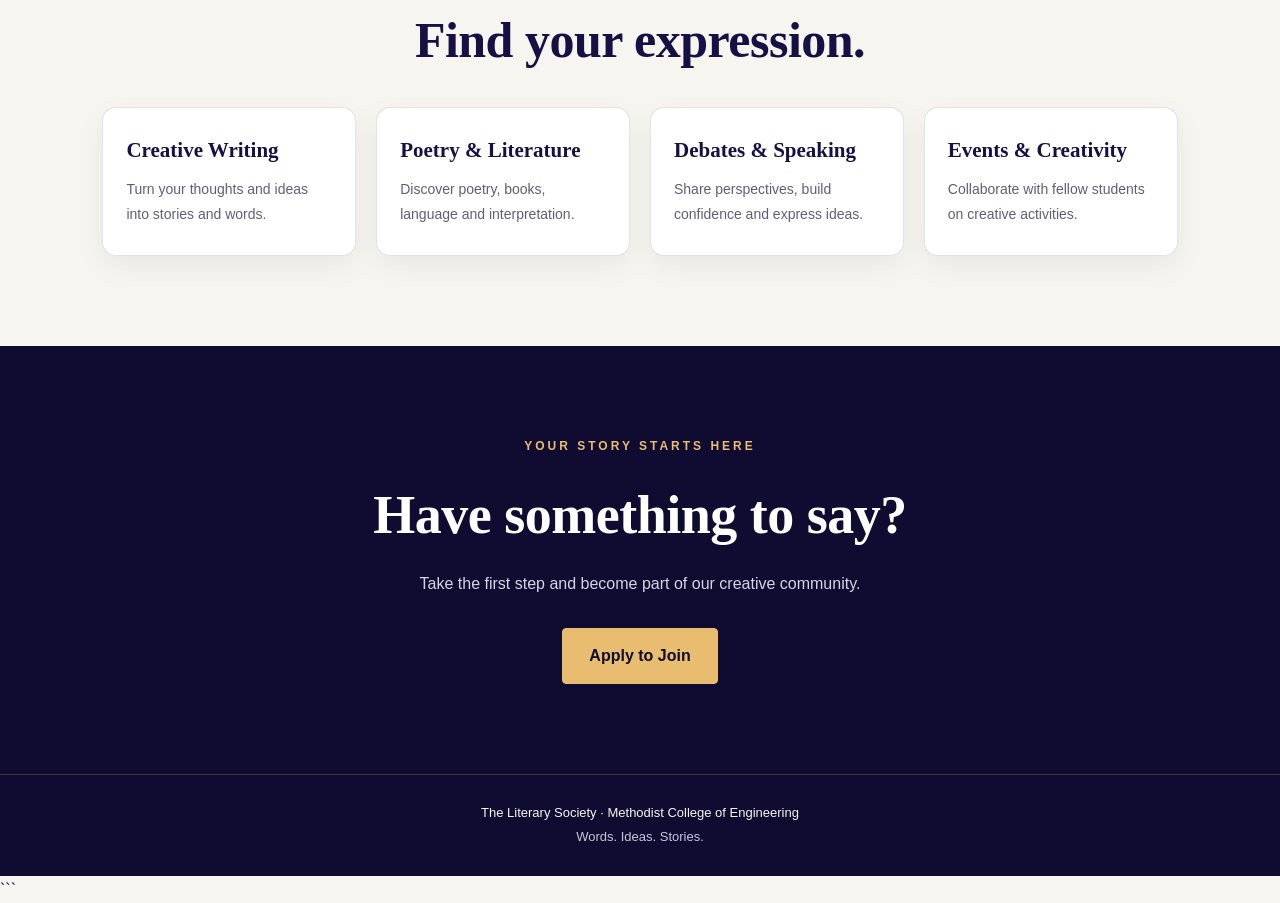
==== commit 11c380f7: "TEXT CHANGE" ====
--- a/index.html
+++ b/index.html
@@ -144,7 +144,7 @@
                 loading="lazy"
             >
         </div>
-        <p class="leader-role">PRESIDENT</p>
+        <p class="leader-role">ORGANIZER</p>
         <h3>Sayeeda Wajahath</h3>
     </article>
 
@@ -157,7 +157,7 @@
                 loading="lazy"
             >
         </div>
-        <p class="leader-role">CHIEF EXECUTIVE</p>
+        <p class="leader-role">CO-ORGANIZER</p>
         <h3>Qurratul Ayen Fathima</h3>
     </article>
 
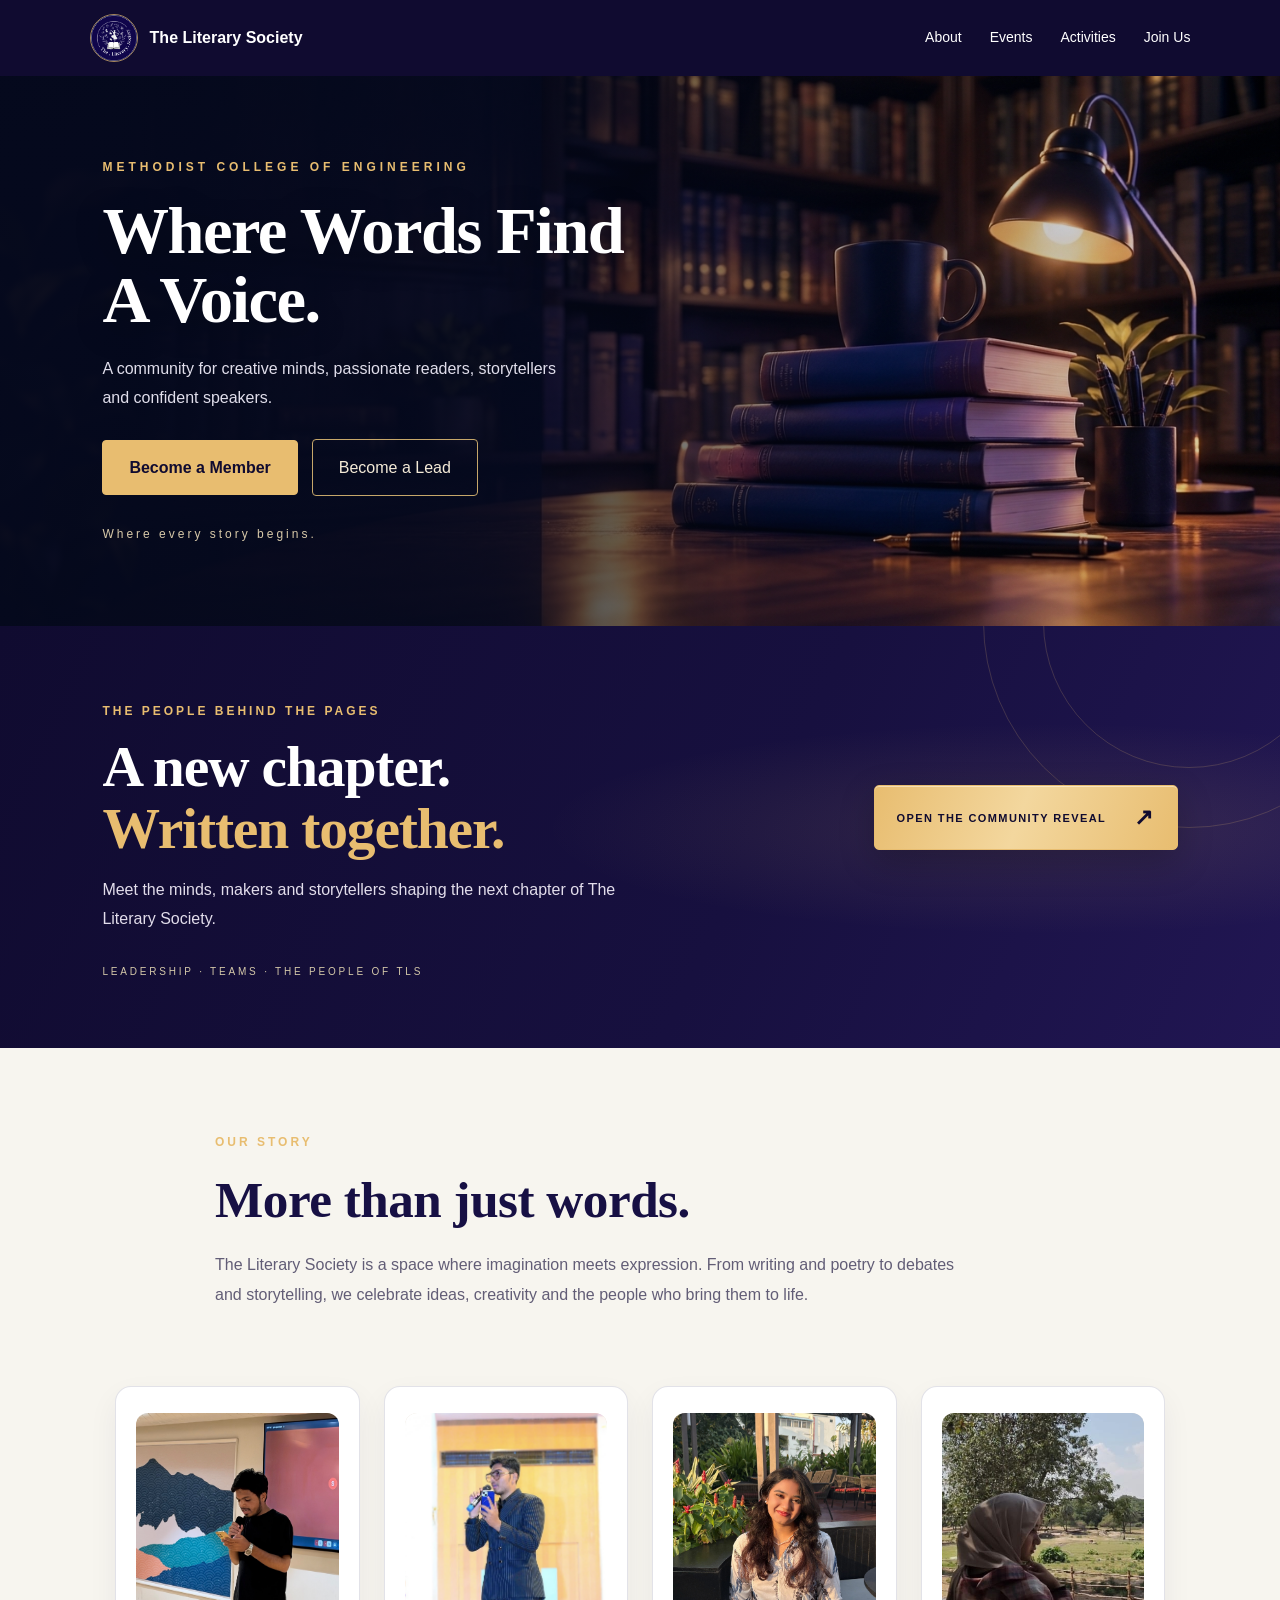
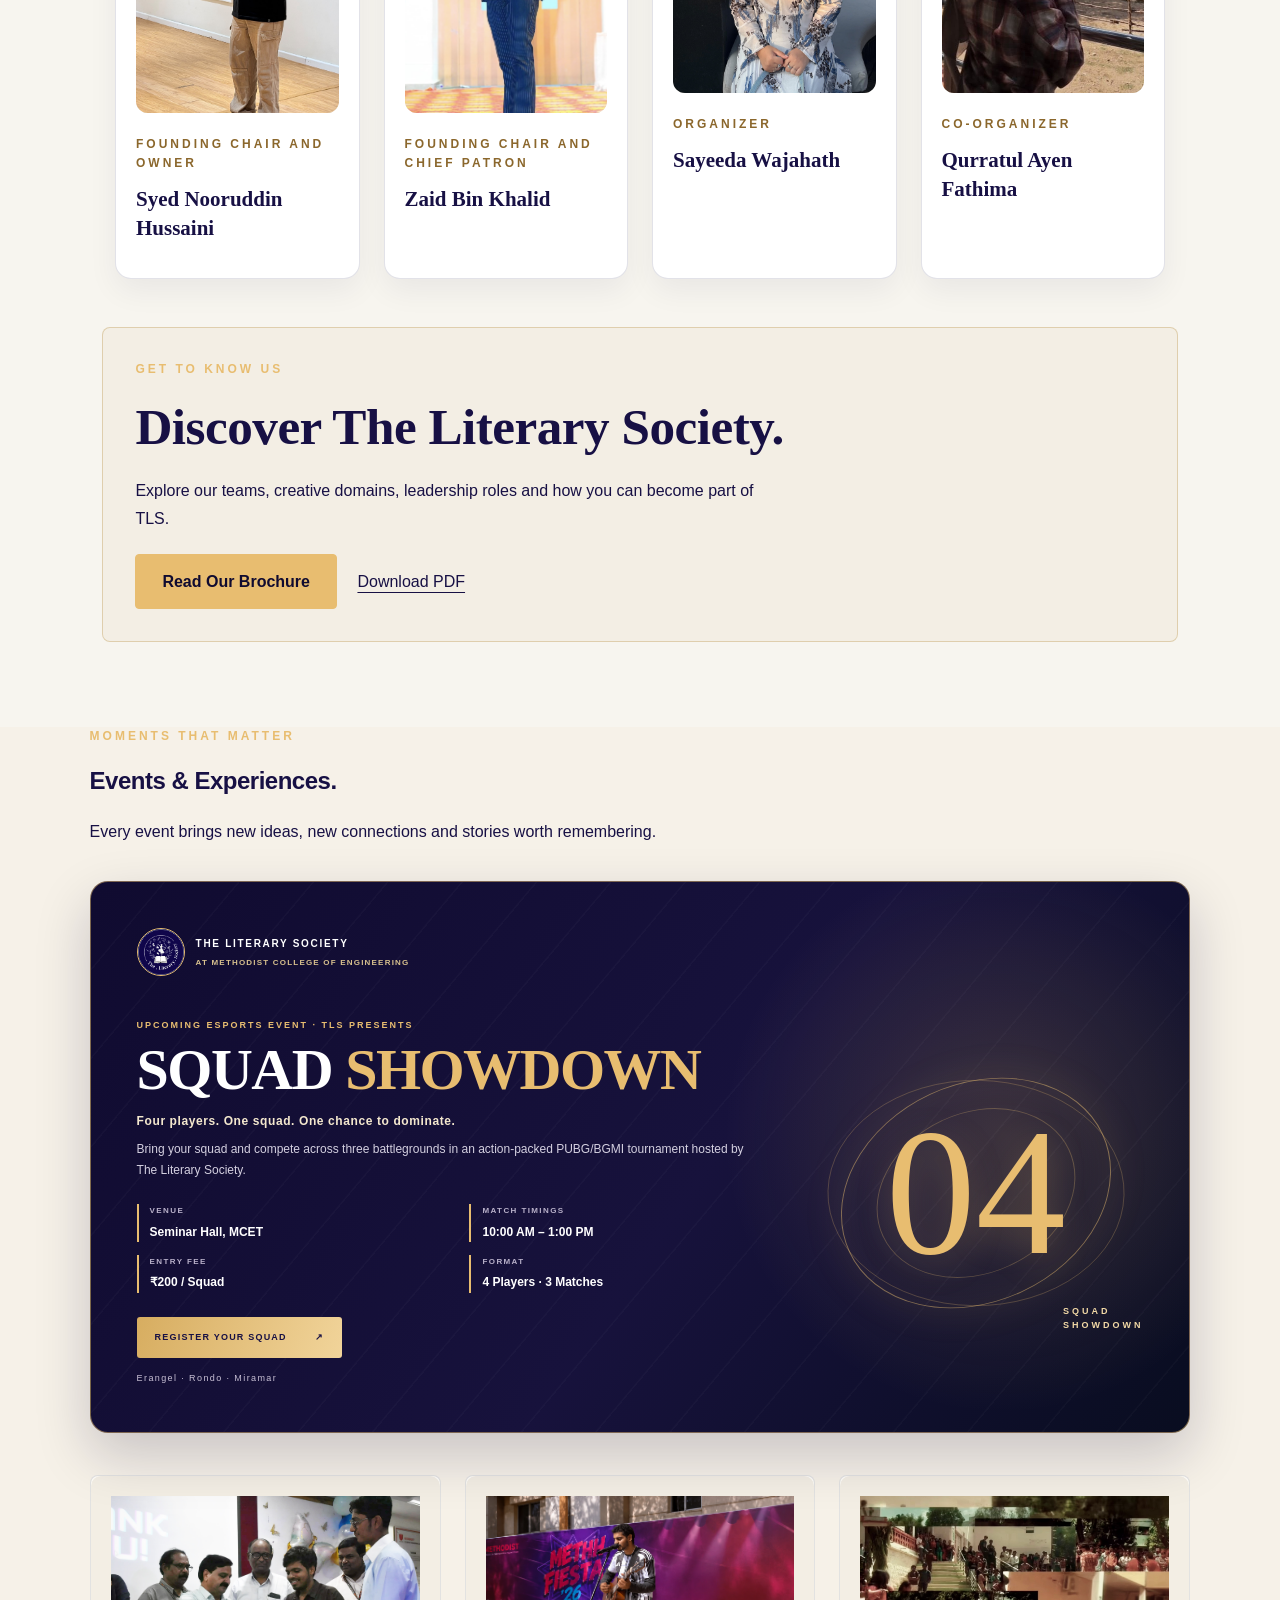
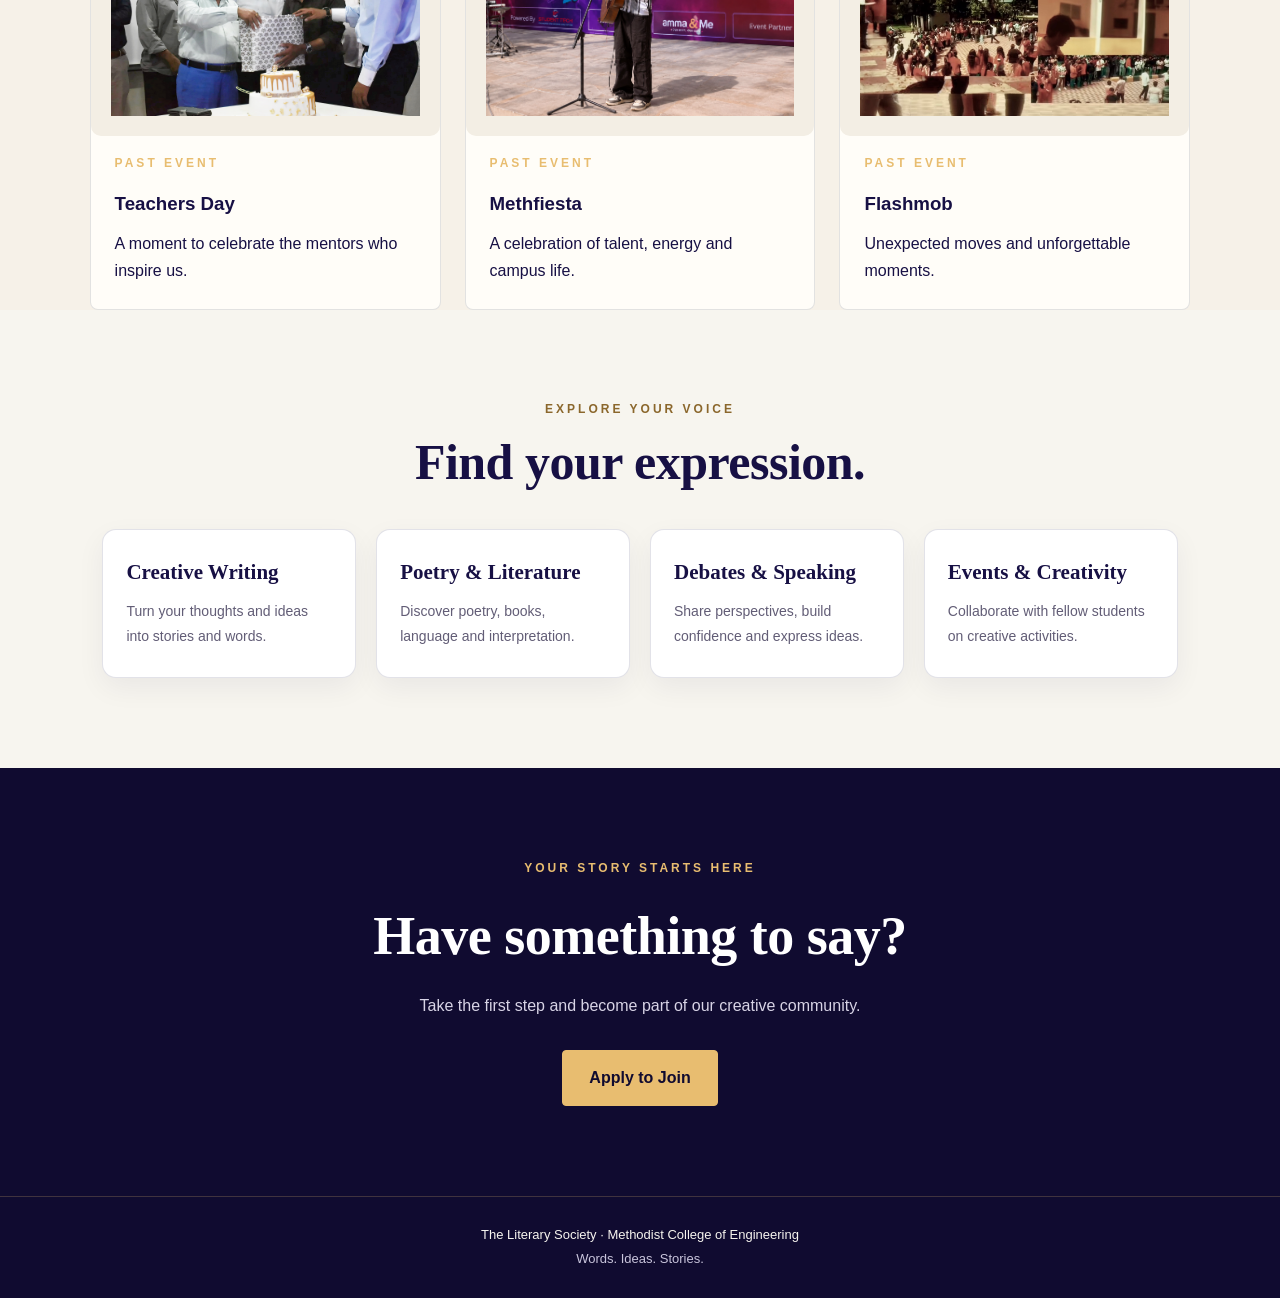
==== commit 64ba5833: "Add cinematic TLS community reveal" ====
--- a/index.html
+++ b/index.html
@@ -12,6 +12,8 @@
         content="Discover The Literary Society at Methodist College of Engineering. Explore creativity, literature, poetry and expression.">
 
     <link rel="stylesheet" href="style.css">
+
+    <meta name="google-site-verification" content="W6dQ8Vkbw4ik9FW3DCEA7gutdYcC2YGlLvSEq1obUw0" />
 </head>
 
 <body>
@@ -90,6 +92,80 @@
     </header>
 
 
+    <!-- TLS Community Reveal -->
+    <section class="community-teaser" id="community">
+        <div class="community-teaser-inner">
+            <div class="community-teaser-copy">
+                <p class="eyebrow">THE PEOPLE BEHIND THE PAGES</p>
+                <h2>A new chapter.<br><span>Written together.</span></h2>
+                <p>Meet the minds, makers and storytellers shaping the next chapter of The Literary Society.</p>
+            </div>
+            <button class="community-launch" id="openCommunityReveal" type="button"
+                aria-haspopup="dialog" aria-controls="communityReveal">
+                <span class="launch-orbit" aria-hidden="true"></span>
+                <span class="launch-label">OPEN THE COMMUNITY REVEAL</span>
+                <span class="launch-arrow" aria-hidden="true">↗</span>
+            </button>
+            <p class="community-teaser-note">LEADERSHIP · TEAMS · THE PEOPLE OF TLS</p>
+        </div>
+    </section>
+
+    <!-- Full-screen community reveal experience -->
+    <div class="community-reveal" id="communityReveal" role="dialog" aria-modal="true"
+        aria-labelledby="revealMainTitle" aria-hidden="true">
+        <div class="reveal-grain" aria-hidden="true"></div>
+        <div class="reveal-particles" id="revealParticles" aria-hidden="true"></div>
+        <div class="reveal-topbar">
+            <a class="reveal-brand" href="#community" aria-label="The Literary Society">
+                <img src="images/logo.jpg" alt="">
+                <span>THE LITERARY SOCIETY<small>METHODIST COLLEGE OF ENGINEERING</small></span>
+            </a>
+            <button class="reveal-close" id="closeCommunityReveal" type="button" aria-label="Close community reveal">×</button>
+        </div>
+
+        <div class="reveal-stage" id="revealStage">
+            <div class="reveal-intro" id="revealIntro">
+                <p class="reveal-kicker"><span></span> THE 2026 COMMUNITY <span></span></p>
+                <div class="reveal-emblem" aria-hidden="true">
+                    <div class="emblem-ring emblem-ring-one"></div>
+                    <div class="emblem-ring emblem-ring-two"></div>
+                    <div class="emblem-core">TLS</div>
+                    <span class="emblem-star star-a">✦</span>
+                    <span class="emblem-star star-b">✧</span>
+                    <span class="emblem-star star-c">✦</span>
+                </div>
+                <h2 id="revealMainTitle">EVERY STORY<br><span>NEEDS ITS PEOPLE.</span></h2>
+                <p class="reveal-intro-copy">The voices. The vision. The people who bring it all to life.</p>
+                <button class="reveal-enter" id="enterCommunity" type="button">
+                    <span>DISCOVER THE COMMUNITY</span><b>↓</b>
+                </button>
+            </div>
+
+            <div class="reveal-directory" id="revealDirectory" hidden>
+                <div class="directory-heading">
+                    <p class="reveal-kicker"><span></span> ONE SOCIETY · MANY TALENTS <span></span></p>
+                    <h2>MEET THE <span>COMMUNITY.</span></h2>
+                    <p>Eight teams. One shared story. Choose a chapter to meet its people.</p>
+                </div>
+                <div class="domain-grid" id="domainGrid"></div>
+                <div class="directory-footer"><span>THE LITERARY SOCIETY</span><i></i><span>WHERE WORDS FIND A VOICE</span></div>
+            </div>
+
+            <div class="team-detail" id="teamDetail" hidden>
+                <button class="team-back" id="backToDomains" type="button">← ALL DOMAINS</button>
+                <div class="team-detail-heading">
+                    <p class="reveal-kicker" id="teamKicker"></p>
+                    <h2 id="teamTitle"></h2>
+                    <p id="teamSubtitle"></p>
+                </div>
+                <div class="team-roster" id="teamRoster"></div>
+                <div class="team-detail-footer">A TEAM. A SHARED VISION.</div>
+            </div>
+        </div>
+        <p class="reveal-bottom-note">THE LITERARY SOCIETY <span>✦</span> METHODIST COLLEGE OF ENGINEERING</p>
+    </div>
+
+
     <!-- About section -->
 
     <section id="about" class="section">
@@ -106,62 +182,50 @@
             </p>
         </div>
 
-        
-<div class="leadership-grid">
-
-    <!-- Founder -->
-    <article class="leader-card">
-        <div class="leader-photo">
-            <img
-                src="images/noor-bhai-2.jpeg"
-                alt="Syed Nooruddin Hussaini, Founding Chair and Owner"
-                loading="lazy"
-            >
-        </div>
-        <p class="leader-role">FOUNDING CHAIR AND OWNER</p>
-        <h3>Syed Nooruddin Hussaini</h3>
-    </article>
-
-    <!-- Chief Patron -->
-    <article class="leader-card">
-        <div class="leader-photo">
-            <img
-                src="images/Zaid-bhai-2.jpeg"
-                alt="Zaid Bin Khalid, Founding Chair and Chief Patron"
-                loading="lazy"
-            >
-        </div>
-        <p class="leader-role">FOUNDING CHAIR AND CHIEF PATRON</p>
-        <h3>Zaid Bin Khalid</h3>
-    </article>
-
-    <!-- President -->
-    <article class="leader-card">
-        <div class="leader-photo">
-            <img
-                src="images/president-2.jpeg"
-                alt="Sayeeda Wajahath, President of The Literary Society"
-                loading="lazy"
-            >
-        </div>
-        <p class="leader-role">ORGANIZER</p>
-        <h3>Sayeeda Wajahath</h3>
-    </article>
-
-    <!-- Chief Executive -->
-    <article class="leader-card">
-        <div class="leader-photo">
-            <img
-                src="images/chief-executive-2.jpeg"
-                alt="Chief Executive of The Literary Society"
-                loading="lazy"
-            >
-        </div>
-        <p class="leader-role">CO-ORGANIZER</p>
-        <h3>Qurratul Ayen Fathima</h3>
-    </article>
-
-</div>
+
+        <div class="leadership-grid">
+
+            <!-- Founder -->
+            <article class="leader-card">
+                <div class="leader-photo">
+                    <img src="images/noor-bhai-2.jpeg" alt="Syed Nooruddin Hussaini, Founding Chair and Owner"
+                        loading="lazy">
+                </div>
+                <p class="leader-role">FOUNDING CHAIR AND OWNER</p>
+                <h3>Syed Nooruddin Hussaini</h3>
+            </article>
+
+            <!-- Chief Patron -->
+            <article class="leader-card">
+                <div class="leader-photo">
+                    <img src="images/Zaid-bhai-2.jpeg" alt="Zaid Bin Khalid, Founding Chair and Chief Patron"
+                        loading="lazy">
+                </div>
+                <p class="leader-role">FOUNDING CHAIR AND CHIEF PATRON</p>
+                <h3>Zaid Bin Khalid</h3>
+            </article>
+
+            <!-- President -->
+            <article class="leader-card">
+                <div class="leader-photo">
+                    <img src="images/president-2.jpeg" alt="Sayeeda Wajahath, President of The Literary Society"
+                        loading="lazy">
+                </div>
+                <p class="leader-role">ORGANIZER</p>
+                <h3>Sayeeda Wajahath</h3>
+            </article>
+
+            <!-- Chief Executive -->
+            <article class="leader-card">
+                <div class="leader-photo">
+                    <img src="images/chief-executive-2.jpeg" alt="Chief Executive of The Literary Society"
+                        loading="lazy">
+                </div>
+                <p class="leader-role">CO-ORGANIZER</p>
+                <h3>Qurratul Ayen Fathima</h3>
+            </article>
+
+        </div>
 
 
         <div class="brochure-link">
@@ -202,7 +266,8 @@
                 <p class="tls-tournament-kicker">UPCOMING ESPORTS EVENT · TLS PRESENTS</p>
                 <h3>SQUAD <em>SHOWDOWN</em></h3>
                 <p class="tls-tournament-tagline">Four players. One squad. One chance to dominate.</p>
-                <p class="tls-tournament-description">Bring your squad and compete across three battlegrounds in an action-packed PUBG/BGMI tournament hosted by The Literary Society.</p>
+                <p class="tls-tournament-description">Bring your squad and compete across three battlegrounds in an
+                    action-packed PUBG/BGMI tournament hosted by The Literary Society.</p>
                 <div class="tls-tournament-details">
                     <span><small>VENUE</small><strong>Seminar Hall, MCET</strong></span>
                     <span><small>MATCH TIMINGS</small><strong>10:00 AM – 1:00 PM</strong></span>
@@ -307,7 +372,7 @@
         <p>The Literary Society · Methodist College of Engineering</p>
         <p>Words. Ideas. Stories.</p>
     </footer>
+    <script src="script.js"></script>
 </body>
 
 </html>
-```
--- a/style.css
+++ b/style.css
@@ -1519,4 +1519,363 @@
     .closure-home-button {
         transition: none;
     }
-}+}
+
+/* =========================================================
+   TLS COMMUNITY REVEAL
+   Uses the existing TLS navy, gold and cream palette only.
+   ========================================================= */
+.community-teaser {
+  position: relative;
+  isolation: isolate;
+  overflow: hidden;
+  padding: 76px 8% 68px;
+  color: var(--white);
+  background:
+    radial-gradient(ellipse at 82% 48%, rgba(232, 189, 112, 0.13), transparent 34%),
+    linear-gradient(115deg, var(--navy) 0%, #17103f 58%, var(--navy-light) 100%);
+}
+.community-teaser::before,
+.community-teaser::after {
+  position: absolute;
+  z-index: -1;
+  content: "";
+  pointer-events: none;
+  border: 1px solid rgba(232, 189, 112, 0.19);
+  border-radius: 50%;
+}
+.community-teaser::before {
+  width: 410px; height: 410px; right: -115px; top: -210px;
+}
+.community-teaser::after {
+  width: 290px; height: 290px; right: -55px; top: -150px;
+}
+.community-teaser-inner {
+  position: relative;
+  display: grid;
+  grid-template-columns: minmax(0, 1fr) auto;
+  align-items: center;
+  gap: 24px 50px;
+  max-width: 1120px;
+  margin: 0 auto;
+}
+.community-teaser-copy { max-width: 650px; }
+.community-teaser-copy h2 {
+  margin: 0 0 16px;
+  color: var(--white);
+  font: 700 clamp(36px, 4.5vw, 58px)/1.08 Georgia, "Times New Roman", serif;
+  letter-spacing: -1.2px;
+}
+.community-teaser-copy h2 span { color: var(--gold); }
+.community-teaser-copy > p:last-child {
+  max-width: 550px;
+  color: #e2ddeb;
+  line-height: 1.8;
+}
+.community-launch {
+  position: relative;
+  display: inline-flex;
+  align-items: center;
+  justify-content: space-between;
+  gap: 28px;
+  min-width: 285px;
+  padding: 20px 22px;
+  overflow: hidden;
+  border: 1px solid var(--gold);
+  border-radius: 5px;
+  background: linear-gradient(110deg, var(--gold) 0%, #f3d79e 48%, var(--gold) 100%);
+  color: var(--navy);
+  font-size: 11px;
+  font-weight: 800;
+  letter-spacing: 1.4px;
+  cursor: pointer;
+  box-shadow: 0 12px 35px rgba(0,0,0,.22), inset 0 1px rgba(255,255,255,.45);
+  transition: transform .35s ease, box-shadow .35s ease;
+}
+.community-launch:hover {
+  transform: translateY(-5px);
+  box-shadow: 0 18px 42px rgba(232,189,112,.22), inset 0 1px rgba(255,255,255,.5);
+}
+.launch-orbit {
+  position: absolute;
+  width: 38px; height: 38px;
+  left: -45px;
+  border: 1px solid rgba(16,11,48,.45);
+  border-radius: 50%;
+  transition: left .45s ease;
+}
+.community-launch:hover .launch-orbit { left: calc(100% - 54px); }
+.launch-arrow { font-size: 23px; line-height: 1; }
+.community-teaser-note {
+  grid-column: 1 / -1;
+  margin-top: 5px;
+  color: #d4c8a9;
+  font-size: 10px;
+  letter-spacing: 2.8px;
+}
+
+/* Full-screen reveal shell */
+body.community-lock { overflow: hidden; }
+.community-reveal {
+  --reveal-navy: var(--navy);
+  --reveal-gold: var(--gold);
+  --reveal-cream: var(--cream);
+  position: fixed;
+  z-index: 9999;
+  inset: 0;
+  display: flex;
+  flex-direction: column;
+  overflow: hidden;
+  visibility: hidden;
+  opacity: 0;
+  pointer-events: none;
+  color: var(--cream);
+  background:
+    radial-gradient(ellipse at 50% 43%, rgba(33,22,83,.92) 0%, rgba(16,11,48,.96) 53%, #0b0825 100%);
+  transition: opacity .55s ease, visibility .55s ease;
+}
+.community-reveal.is-open {
+  visibility: visible;
+  opacity: 1;
+  pointer-events: auto;
+}
+.community-reveal[aria-hidden="true"] { display: flex; }
+.reveal-grain {
+  position: absolute; inset: 0; z-index: 0; pointer-events: none; opacity: .14;
+  background-image: url("data:image/svg+xml,%3Csvg viewBox='0 0 180 180' xmlns='http://www.w3.org/2000/svg'%3E%3Cfilter id='n'%3E%3CfeTurbulence type='fractalNoise' baseFrequency='.85' numOctaves='3' stitchTiles='stitch'/%3E%3C/filter%3E%3Crect width='100%25' height='100%25' filter='url(%23n)' opacity='.22'/%3E%3C/svg%3E");
+}
+.reveal-topbar {
+  position: relative; z-index: 4;
+  display: flex; align-items: center; justify-content: space-between;
+  flex: 0 0 auto;
+  padding: 18px clamp(18px, 5vw, 68px);
+  border-bottom: 1px solid rgba(232,189,112,.18);
+  background: rgba(16,11,48,.34);
+  backdrop-filter: blur(14px);
+}
+.reveal-brand { display: inline-flex; align-items: center; gap: 12px; color: var(--cream); text-decoration: none; }
+.reveal-brand img { width: 42px; height: 42px; border: 1px solid var(--gold); border-radius: 50%; object-fit: cover; }
+.reveal-brand span { font-size: 11px; font-weight: 800; letter-spacing: 1.6px; }
+.reveal-brand small { display: block; margin-top: 4px; color: #d9c99f; font-size: 8px; letter-spacing: 1.5px; }
+.reveal-close {
+  display: grid; place-items: center; width: 44px; height: 44px;
+  border: 1px solid rgba(232,189,112,.55); border-radius: 50%;
+  background: rgba(247,245,239,.06); color: var(--cream);
+  font-size: 30px; line-height: 1; cursor: pointer;
+  transition: transform .3s ease, background .3s ease, color .3s ease;
+}
+.reveal-close:hover { transform: rotate(90deg); background: var(--gold); color: var(--navy); }
+.reveal-stage {
+  position: relative; z-index: 2;
+  flex: 1 1 auto; min-height: 0;
+  overflow: auto; overscroll-behavior: contain;
+  scrollbar-color: rgba(232,189,112,.55) transparent;
+}
+.reveal-particles { position: absolute; inset: 0; z-index: 1; overflow: hidden; pointer-events: none; }
+.reveal-particle {
+  position: absolute; left: var(--x); bottom: -12px;
+  width: 3px; height: 3px; border-radius: 50%;
+  background: var(--gold); opacity: 0;
+  box-shadow: 0 0 9px 2px rgba(232,189,112,.5);
+  animation: tlsParticleRise var(--duration) linear var(--delay) infinite;
+}
+@keyframes tlsParticleRise {
+  0% { transform: translate3d(0,0,0) scale(.4); opacity: 0; }
+  12% { opacity: .8; }
+  82% { opacity: .45; }
+  100% { transform: translate3d(var(--drift),-105vh,0) scale(1.2); opacity: 0; }
+}
+.reveal-intro {
+  position: relative;
+  display: flex; min-height: 100%; flex-direction: column;
+  align-items: center; justify-content: center;
+  padding: 50px 22px 60px; text-align: center;
+  animation: tlsRevealIn .9s cubic-bezier(.2,.75,.25,1) both;
+}
+.reveal-kicker {
+  display: flex; align-items: center; justify-content: center; gap: 12px;
+  color: var(--gold); font-size: 9px; font-weight: 800; letter-spacing: 3px;
+}
+.reveal-kicker span { display: inline-block; width: 32px; height: 1px; background: var(--gold); opacity: .75; }
+.reveal-emblem {
+  position: relative; display: grid; place-items: center;
+  width: clamp(150px, 22vw, 220px); aspect-ratio: 1; margin: 38px 0 30px;
+  perspective: 800px;
+}
+.emblem-ring {
+  position: absolute; inset: 4%;
+  border: 1px solid rgba(232,189,112,.72); border-radius: 50%;
+  box-shadow: 0 0 30px rgba(232,189,112,.12), inset 0 0 25px rgba(232,189,112,.06);
+}
+.emblem-ring-one { animation: tlsRingRotate 18s linear infinite; }
+.emblem-ring-two { inset: 13%; border-style: dashed; opacity: .62; animation: tlsRingRotate 24s linear infinite reverse; }
+.emblem-core {
+  display: grid; place-items: center; width: 64%; aspect-ratio: 1;
+  border: 1px solid var(--gold); border-radius: 50%;
+  background: radial-gradient(circle at 35% 25%, #34275f, var(--navy) 68%);
+  color: var(--gold); font: 700 clamp(35px, 6vw, 58px)/1 Georgia, serif;
+  letter-spacing: -4px; text-shadow: 0 0 25px rgba(232,189,112,.35);
+  box-shadow: 0 0 55px rgba(232,189,112,.17), inset 0 0 25px rgba(232,189,112,.12);
+  transform: translateZ(35px);
+}
+.emblem-star { position: absolute; color: var(--gold); text-shadow: 0 0 15px rgba(232,189,112,.8); }
+.star-a { top: 3%; left: 20%; font-size: 18px; }
+.star-b { right: 4%; top: 38%; font-size: 24px; }
+.star-c { bottom: 8%; left: 12%; font-size: 14px; }
+.reveal-intro h2 {
+  margin: 0; color: var(--cream);
+  font: 700 clamp(37px, 7vw, 82px)/.98 Georgia, "Times New Roman", serif;
+  letter-spacing: -2px; text-shadow: 0 8px 32px rgba(0,0,0,.35);
+}
+.reveal-intro h2 span { color: var(--gold); }
+.reveal-intro-copy { margin: 20px 0 30px; color: #ded8e8; font-size: 14px; letter-spacing: .4px; }
+.reveal-enter {
+  display: inline-flex; align-items: center; gap: 28px;
+  padding: 15px 20px; border: 1px solid var(--gold); border-radius: 3px;
+  background: var(--gold); color: var(--navy);
+  font-size: 10px; font-weight: 800; letter-spacing: 1.7px; cursor: pointer;
+  box-shadow: 0 8px 30px rgba(232,189,112,.14);
+  transition: transform .3s ease, box-shadow .3s ease;
+}
+.reveal-enter:hover { transform: translateY(-4px); box-shadow: 0 14px 35px rgba(232,189,112,.25); }
+.reveal-enter b { font-size: 18px; }
+.reveal-bottom-note {
+  position: relative; z-index: 3; flex: 0 0 auto;
+  padding: 13px 18px; border-top: 1px solid rgba(232,189,112,.15);
+  color: #cfc5a9; text-align: center; font-size: 8px; letter-spacing: 2px;
+  background: rgba(16,11,48,.48);
+}
+.reveal-bottom-note span { padding: 0 9px; color: var(--gold); }
+.reveal-directory, .team-detail {
+  max-width: 1220px; margin: 0 auto; padding: 48px clamp(18px, 5vw, 65px) 45px;
+}
+.directory-heading, .team-detail-heading { margin-bottom: 32px; text-align: center; }
+.directory-heading h2, .team-detail-heading h2 {
+  margin: 14px 0 10px; color: var(--cream);
+  font: 700 clamp(34px, 5vw, 58px)/1.05 Georgia, serif; letter-spacing: -1px;
+}
+.directory-heading h2 span, .team-detail-heading h2 { text-shadow: 0 0 24px rgba(232,189,112,.12); }
+.directory-heading h2 span { color: var(--gold); }
+.directory-heading > p:last-child, .team-detail-heading > p:last-child { color: #d7d0e2; font-size: 13px; }
+.domain-grid {
+  display: grid; grid-template-columns: repeat(4, minmax(0,1fr)); gap: 16px;
+  perspective: 1200px;
+}
+.domain-card {
+  --tilt-x: 0deg; --tilt-y: 0deg; --glow-x: 50%; --glow-y: 50%;
+  position: relative; display: flex; min-height: 235px; flex-direction: column;
+  align-items: flex-start; padding: 22px 20px; overflow: hidden;
+  border: 1px solid rgba(232,189,112,.42); border-radius: 8px;
+  background:
+    radial-gradient(circle at var(--glow-x) var(--glow-y), rgba(232,189,112,.14), transparent 42%),
+    linear-gradient(145deg, rgba(42,32,91,.92), rgba(18,13,52,.94));
+  color: var(--cream); text-align: left; cursor: pointer;
+  box-shadow: 0 14px 32px rgba(0,0,0,.22), inset 0 1px rgba(255,255,255,.07);
+  transform: rotateX(var(--tilt-x)) rotateY(var(--tilt-y)) translateY(0);
+  transform-style: preserve-3d;
+  transition: transform .22s ease, border-color .3s ease, box-shadow .3s ease, background .3s ease;
+  animation: tlsCardReveal .65s cubic-bezier(.2,.8,.2,1) both;
+  animation-delay: calc(var(--card-index) * 75ms);
+}
+.domain-card::before {
+  position: absolute; content: ""; width: 170px; height: 170px; right: -90px; bottom: -105px;
+  border: 1px solid rgba(232,189,112,.28); border-radius: 50%;
+  box-shadow: 0 0 0 17px rgba(232,189,112,.035), 0 0 0 34px rgba(232,189,112,.025);
+  transition: transform .6s ease;
+}
+.domain-card:hover {
+  border-color: var(--gold);
+  box-shadow: 0 24px 48px rgba(0,0,0,.34), 0 0 28px rgba(232,189,112,.12), inset 0 1px rgba(255,255,255,.1);
+}
+.domain-card:hover::before { transform: scale(1.35); }
+.domain-number { color: #c9b37f; font-size: 9px; letter-spacing: 2px; }
+.domain-symbol {
+  display: grid; place-items: center; width: 47px; height: 47px; margin: 14px 0 13px;
+  border: 1px solid rgba(232,189,112,.68); border-radius: 50%;
+  background: rgba(232,189,112,.07); color: var(--gold);
+  font: 25px/1 Georgia, serif; box-shadow: 0 0 24px rgba(232,189,112,.08);
+  transform: translateZ(22px);
+}
+.domain-card h3 { max-width: 100%; margin: 0 0 4px; color: var(--cream); font: 700 19px/1.2 Georgia, serif; }
+.domain-card > p { margin: 0; color: #d4cde0; font-size: 11px; }
+.domain-count { margin-top: auto; padding-top: 20px; color: var(--gold); font-size: 8px; font-weight: 800; letter-spacing: 1.7px; }
+.domain-arrow { position: absolute; right: 18px; bottom: 17px; color: var(--gold); font-size: 20px; transition: transform .3s ease; }
+.domain-card:hover .domain-arrow { transform: translate(4px,-4px); }
+.directory-footer {
+  display: flex; align-items: center; justify-content: center; gap: 15px;
+  margin-top: 32px; color: #cfc5a9; font-size: 8px; letter-spacing: 2px;
+}
+.directory-footer i { width: 4px; height: 4px; border-radius: 50%; background: var(--gold); }
+.team-back {
+  display: inline-flex; align-items: center; gap: 8px; margin-bottom: 28px;
+  padding: 10px 13px; border: 1px solid rgba(232,189,112,.5); border-radius: 3px;
+  background: rgba(247,245,239,.04); color: var(--gold);
+  font-size: 9px; font-weight: 800; letter-spacing: 1.5px; cursor: pointer;
+  transition: background .25s ease, color .25s ease;
+}
+.team-back:hover { background: var(--gold); color: var(--navy); }
+.team-detail-heading { margin-bottom: 28px; }
+.team-roster {
+  display: grid; grid-template-columns: repeat(2, minmax(0,1fr)); gap: 10px;
+  max-width: 900px; margin: 0 auto;
+}
+.roster-card {
+  position: relative; display: flex; align-items: center; gap: 16px;
+  min-height: 88px; padding: 15px 18px;
+  border: 1px solid rgba(232,189,112,.28); border-radius: 6px;
+  background: linear-gradient(110deg, rgba(247,245,239,.085), rgba(247,245,239,.025));
+  box-shadow: inset 0 1px rgba(255,255,255,.045);
+  animation: tlsRosterIn .45s ease both;
+  animation-delay: calc(var(--card-index) * 45ms);
+}
+.roster-card:first-child { border-color: rgba(232,189,112,.78); background: linear-gradient(110deg, rgba(232,189,112,.17), rgba(247,245,239,.035)); }
+.roster-number { color: #c4ac76; font: 18px/1 Georgia, serif; }
+.roster-info { min-width: 0; }
+.roster-role { margin: 0 0 4px; color: var(--gold); font-size: 8px; font-weight: 800; letter-spacing: 1.6px; text-transform: uppercase; }
+.roster-info h3 { margin: 0; color: var(--cream); font: 600 18px/1.25 Georgia, serif; overflow-wrap: anywhere; }
+.roster-mark { margin-left: auto; color: rgba(232,189,112,.65); font-size: 13px; }
+.team-detail-footer { margin-top: 30px; color: var(--gold); text-align: center; font-size: 9px; letter-spacing: 2.5px; }
+.view-enter { animation: tlsRevealIn .55s cubic-bezier(.2,.75,.25,1) both; }
+@keyframes tlsRevealIn { from { opacity: 0; transform: translateY(18px) scale(.985); } to { opacity: 1; transform: translateY(0) scale(1); } }
+@keyframes tlsCardReveal { from { opacity: 0; transform: translateY(24px) rotateX(5deg); } to { opacity: 1; transform: translateY(0) rotateX(0); } }
+@keyframes tlsRosterIn { from { opacity: 0; transform: translateY(12px); } to { opacity: 1; transform: translateY(0); } }
+@keyframes tlsRingRotate { to { transform: rotate(360deg); } }
+
+[hidden] { display: none !important; }
+
+@media (max-width: 900px) {
+  .domain-grid { grid-template-columns: repeat(2, minmax(0,1fr)); }
+  .community-teaser-inner { grid-template-columns: 1fr; }
+  .community-launch { justify-self: start; }
+}
+@media (max-width: 600px) {
+  .community-teaser { padding: 58px 7%; }
+  .community-teaser-copy h2 { font-size: 39px; }
+  .community-launch { width: 100%; min-width: 0; }
+  .reveal-topbar { padding: 12px 16px; }
+  .reveal-brand img { width: 36px; height: 36px; }
+  .reveal-brand span { font-size: 9px; }
+  .reveal-brand small { font-size: 7px; }
+  .reveal-intro { padding: 38px 18px 48px; }
+  .reveal-intro h2 { font-size: clamp(36px, 10vw, 54px); }
+  .reveal-intro-copy { max-width: 300px; font-size: 12px; line-height: 1.7; }
+  .reveal-directory, .team-detail { padding: 34px 16px 35px; }
+  .directory-heading h2, .team-detail-heading h2 { font-size: 36px; }
+  .domain-grid { gap: 10px; }
+  .domain-card { min-height: 202px; padding: 16px 13px; }
+  .domain-symbol { width: 40px; height: 40px; margin: 11px 0; }
+  .domain-card h3 { font-size: 16px; }
+  .domain-card > p { font-size: 10px; }
+  .domain-count { font-size: 7px; letter-spacing: 1px; }
+  .domain-arrow { right: 12px; bottom: 12px; }
+  .team-roster { grid-template-columns: 1fr; gap: 8px; }
+  .roster-card { min-height: 76px; padding: 13px 14px; }
+  .roster-info h3 { font-size: 17px; }
+  .directory-footer { flex-wrap: wrap; font-size: 7px; letter-spacing: 1.2px; }
+}
+@media (prefers-reduced-motion: reduce) {
+  .reveal-particle { animation: none !important; }
+  .emblem-ring-one, .emblem-ring-two { animation: none !important; }
+  .domain-card, .roster-card, .view-enter, .reveal-intro { animation: none !important; }
+  .domain-card, .community-launch, .reveal-close { transition: none !important; }
+}
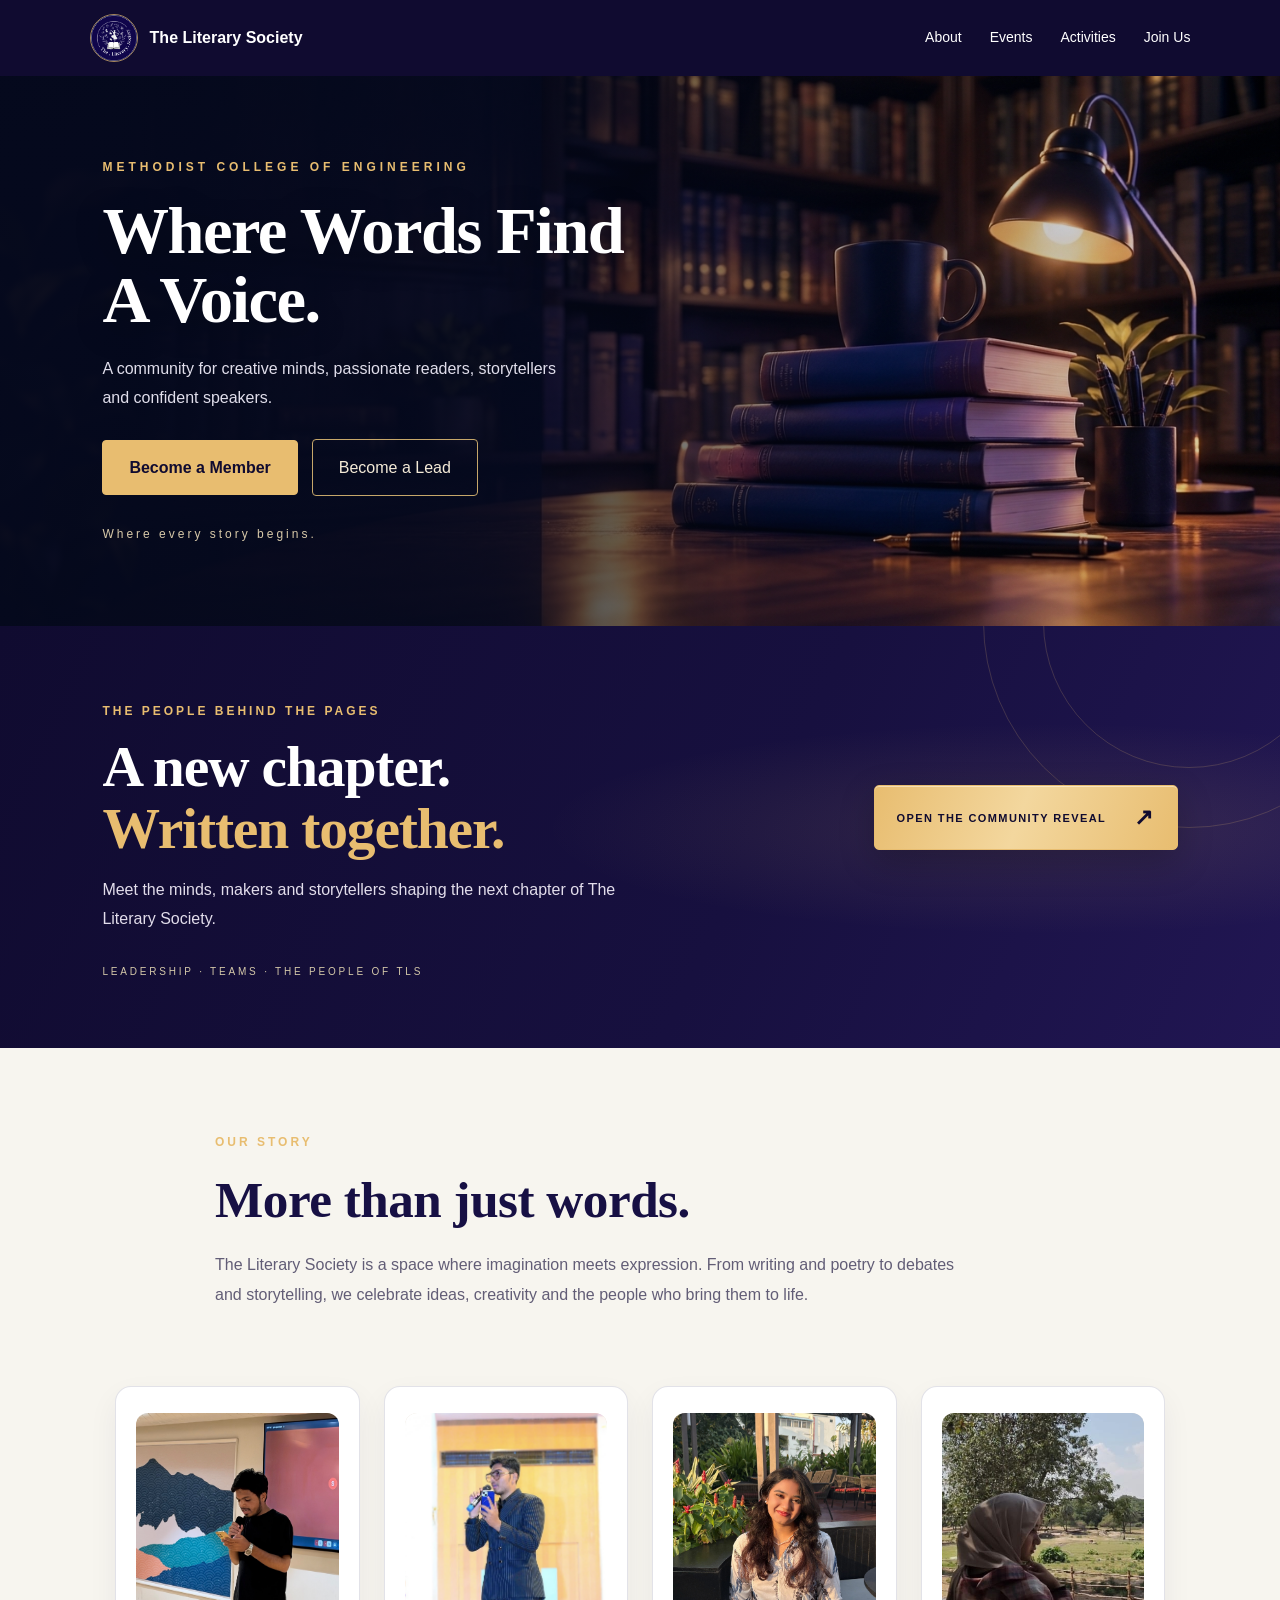
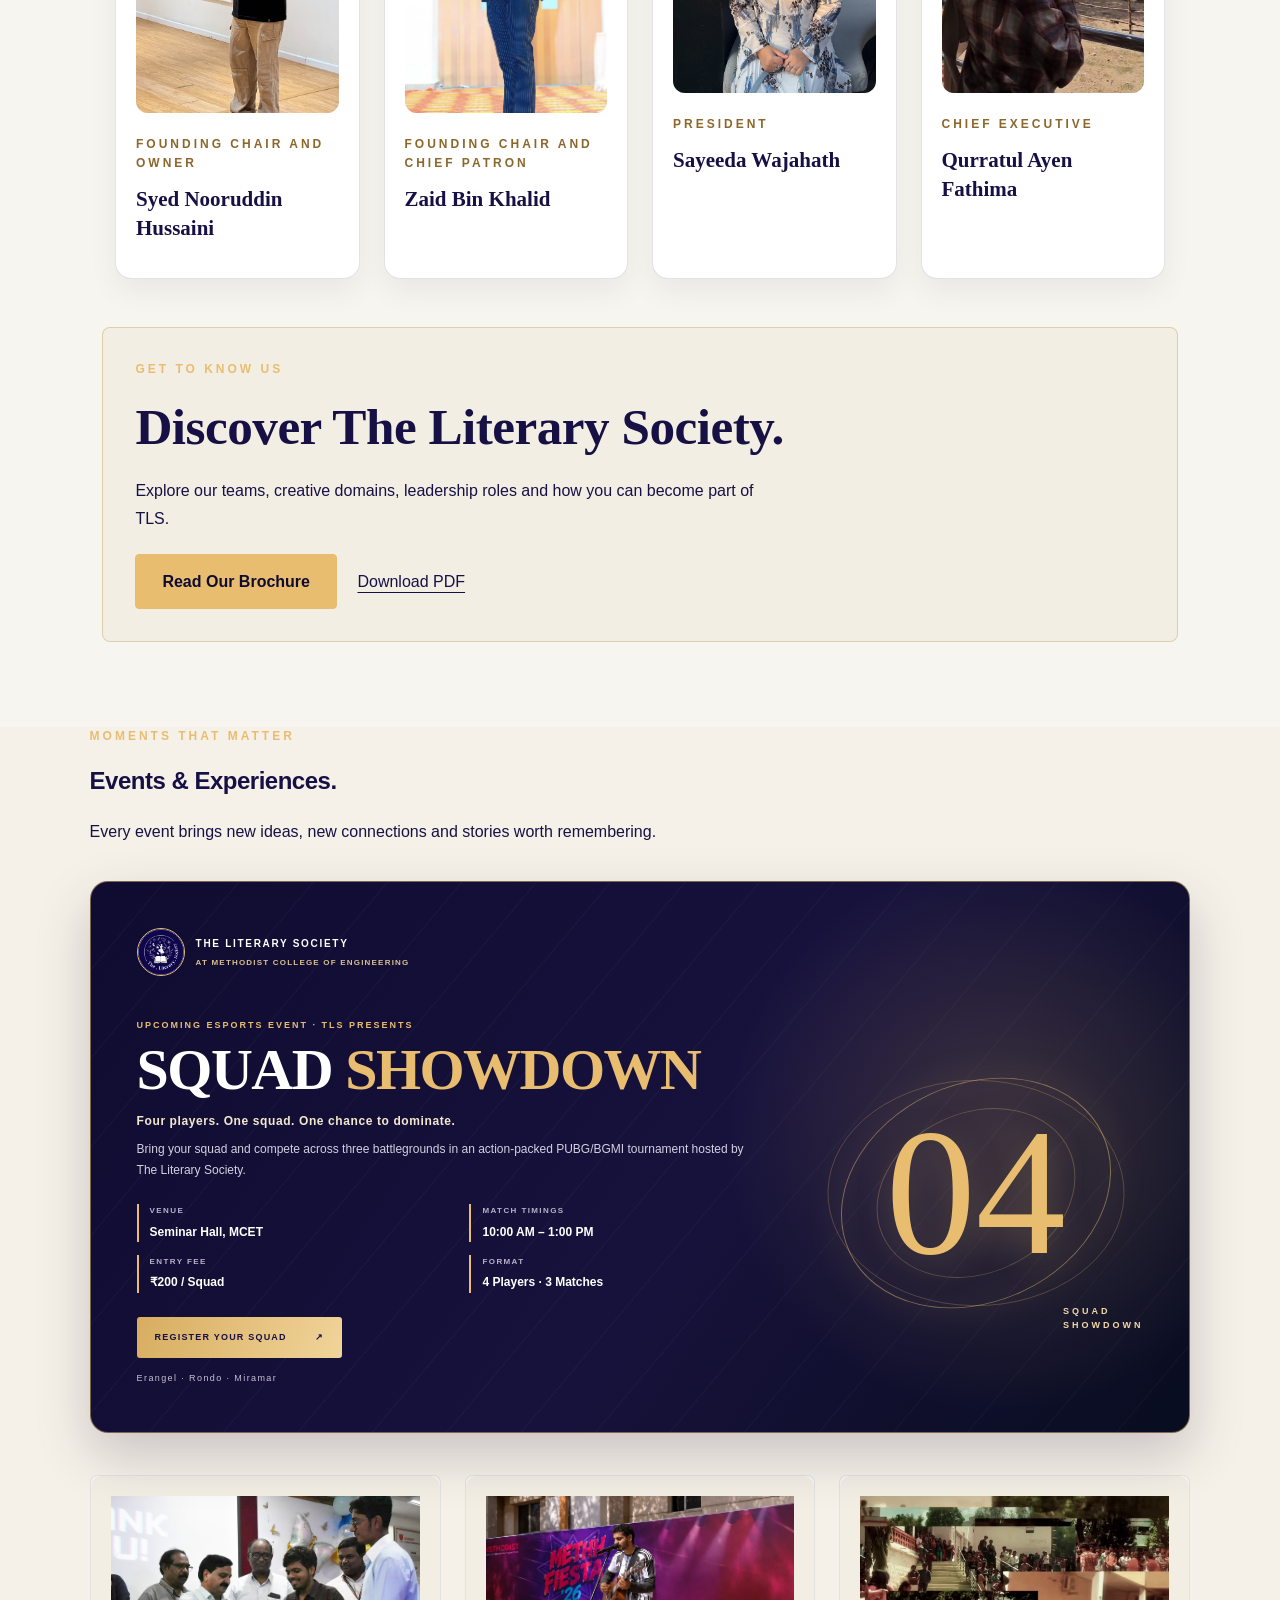
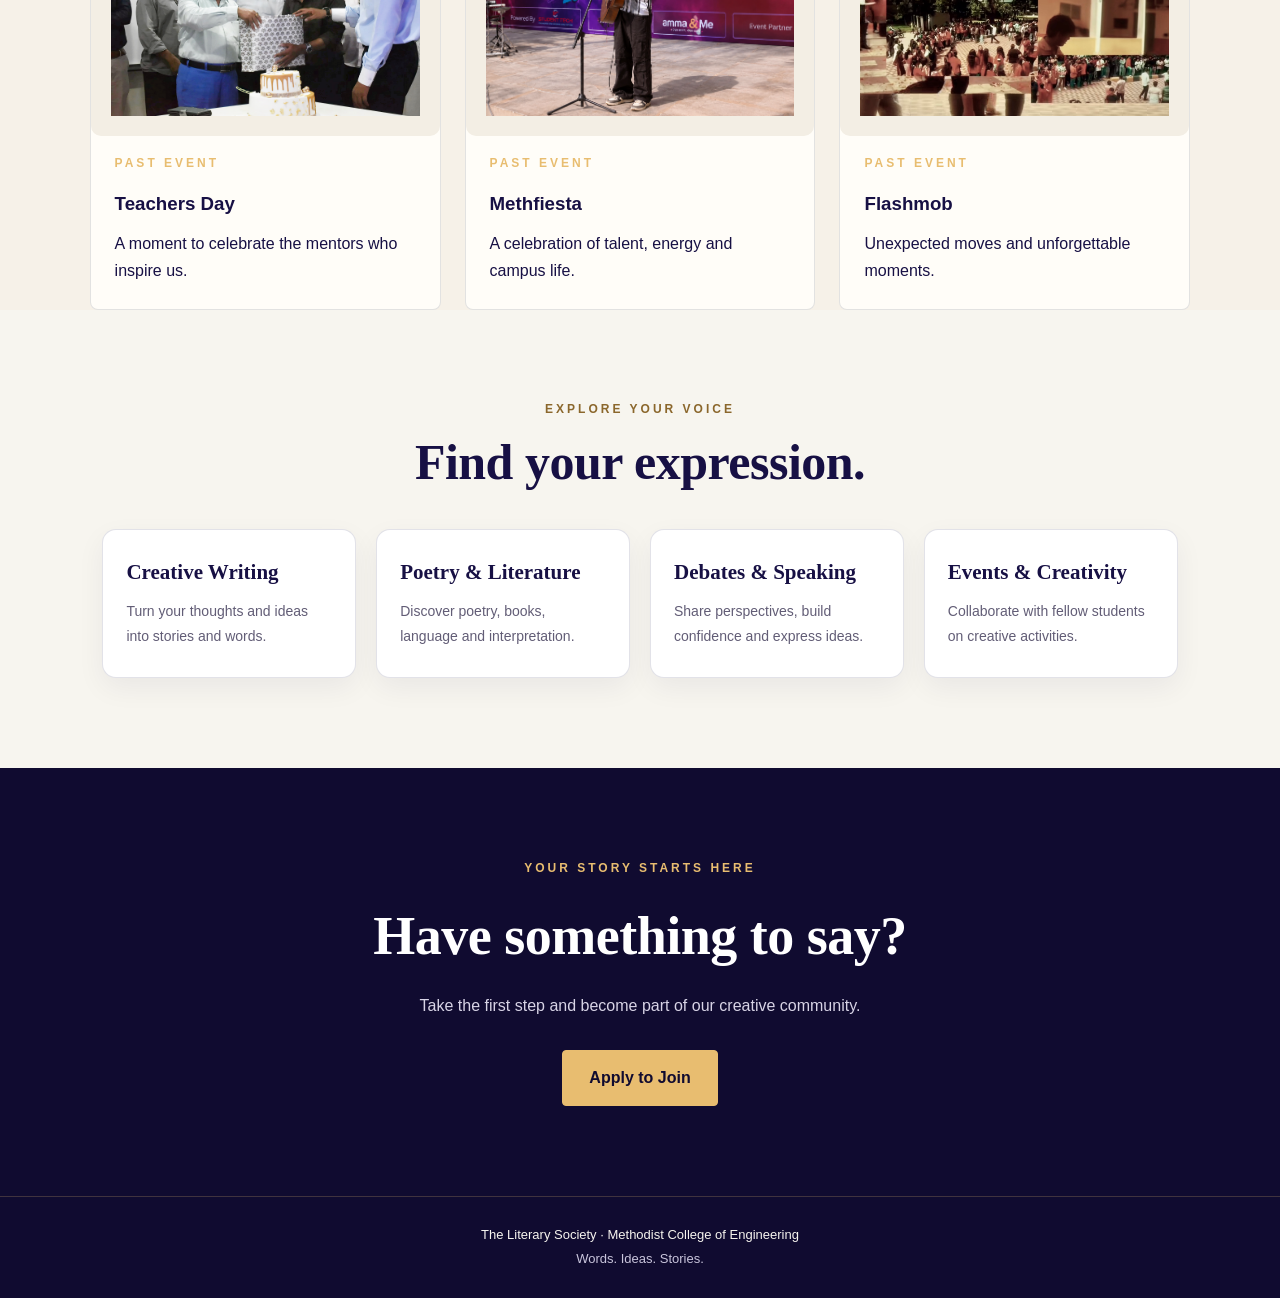
==== commit f902657a: "chnge psit" ====
--- a/index.html
+++ b/index.html
@@ -211,7 +211,7 @@
                     <img src="images/president-2.jpeg" alt="Sayeeda Wajahath, President of The Literary Society"
                         loading="lazy">
                 </div>
-                <p class="leader-role">ORGANIZER</p>
+                <p class="leader-role">PRESIDENT</p>
                 <h3>Sayeeda Wajahath</h3>
             </article>
 
@@ -221,7 +221,7 @@
                     <img src="images/chief-executive-2.jpeg" alt="Chief Executive of The Literary Society"
                         loading="lazy">
                 </div>
-                <p class="leader-role">CO-ORGANIZER</p>
+                <p class="leader-role">CHIEF EXECUTIVE</p>
                 <h3>Qurratul Ayen Fathima</h3>
             </article>
 
--- a/style.css
+++ b/style.css
@@ -1833,6 +1833,23 @@
 .roster-info { min-width: 0; }
 .roster-role { margin: 0 0 4px; color: var(--gold); font-size: 8px; font-weight: 800; letter-spacing: 1.6px; text-transform: uppercase; }
 .roster-info h3 { margin: 0; color: var(--cream); font: 600 18px/1.25 Georgia, serif; overflow-wrap: anywhere; }
+/* Distinctive TLS styling for team Leads and Co-Leads */
+.roster-card.roster-lead-card {
+  border-color: rgba(197, 164, 92, .72);
+  background: linear-gradient(112deg, rgba(197, 164, 92, .16), rgba(247, 245, 239, .045));
+  box-shadow: inset 3px 0 0 var(--gold), 0 8px 24px rgba(10, 15, 38, .12);
+}
+.roster-info h3.roster-lead-name {
+  color: var(--gold);
+  font-family: Georgia, "Times New Roman", serif;
+  font-size: 21px;
+  font-weight: 800;
+  font-style: italic;
+  letter-spacing: .15px;
+  line-height: 1.2;
+  text-shadow: 0 1px 12px rgba(197, 164, 92, .18);
+}
+
 .roster-mark { margin-left: auto; color: rgba(232,189,112,.65); font-size: 13px; }
 .team-detail-footer { margin-top: 30px; color: var(--gold); text-align: center; font-size: 9px; letter-spacing: 2.5px; }
 .view-enter { animation: tlsRevealIn .55s cubic-bezier(.2,.75,.25,1) both; }
